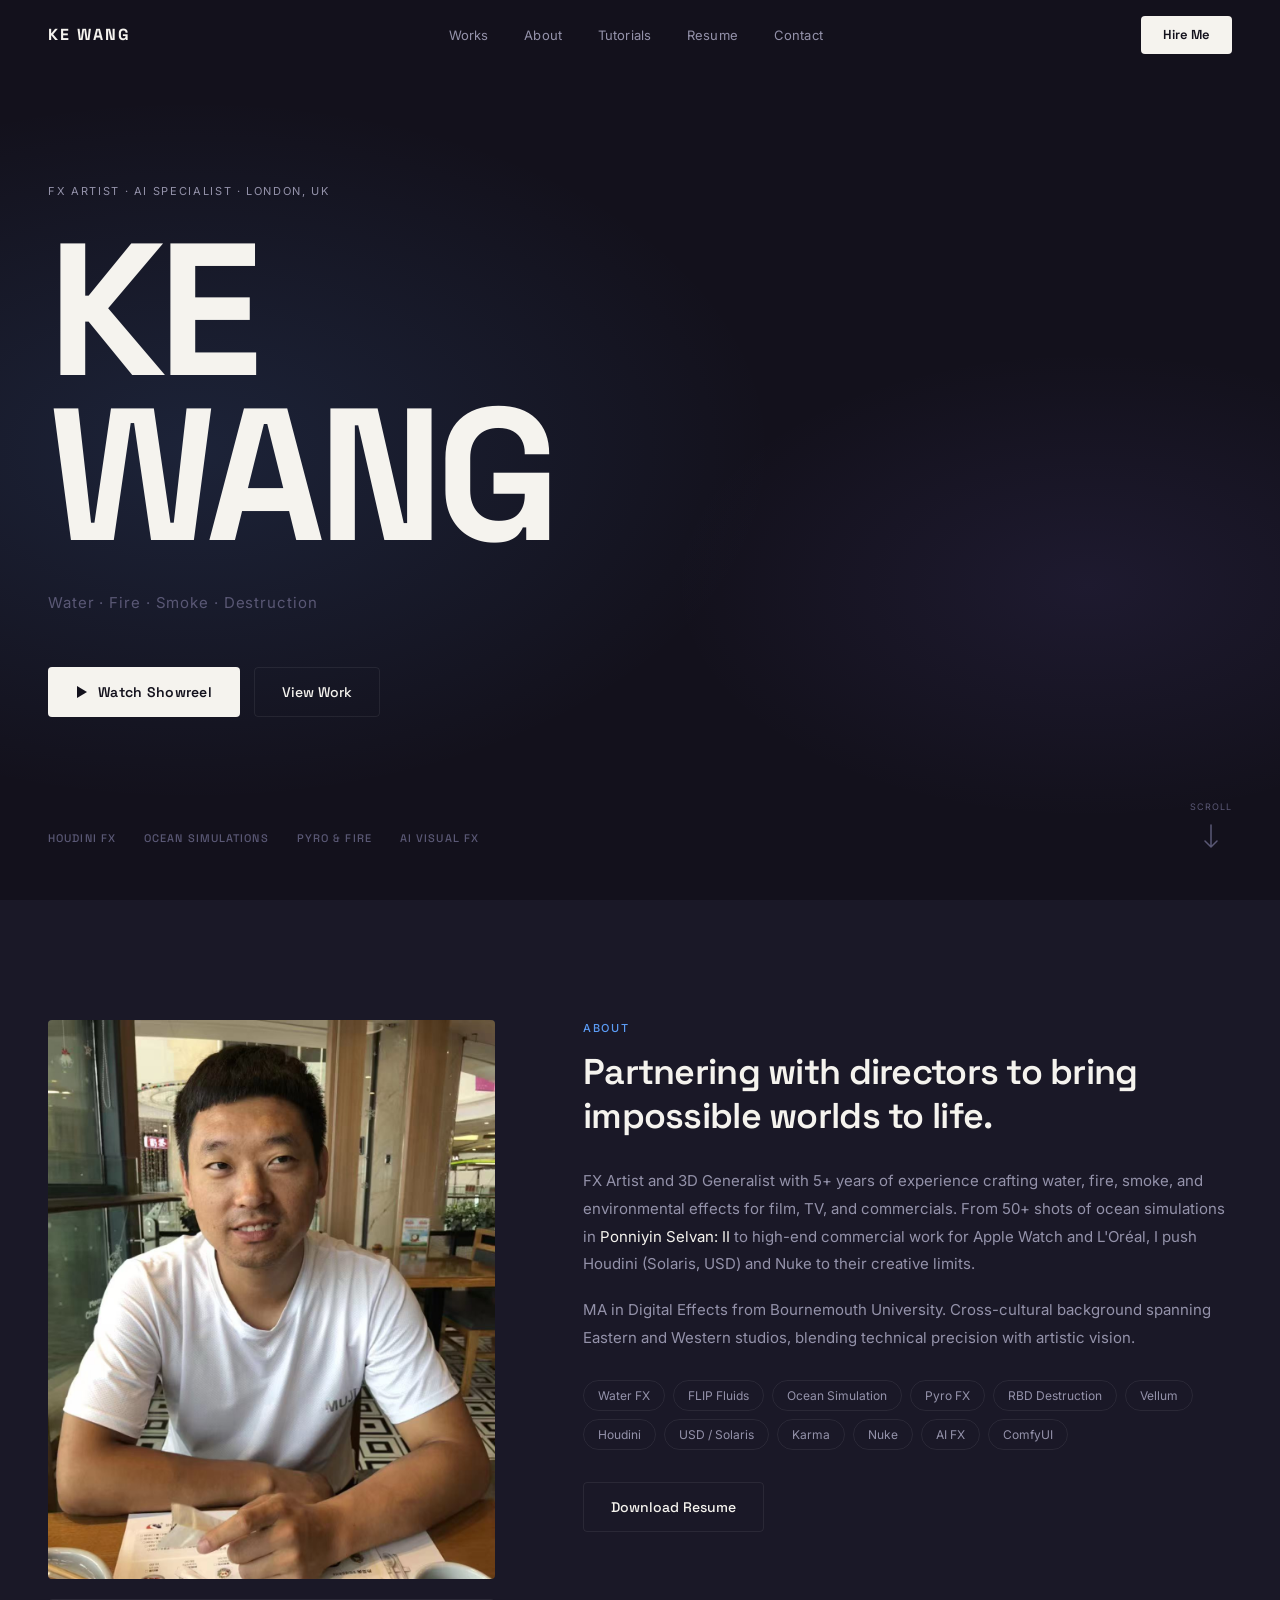
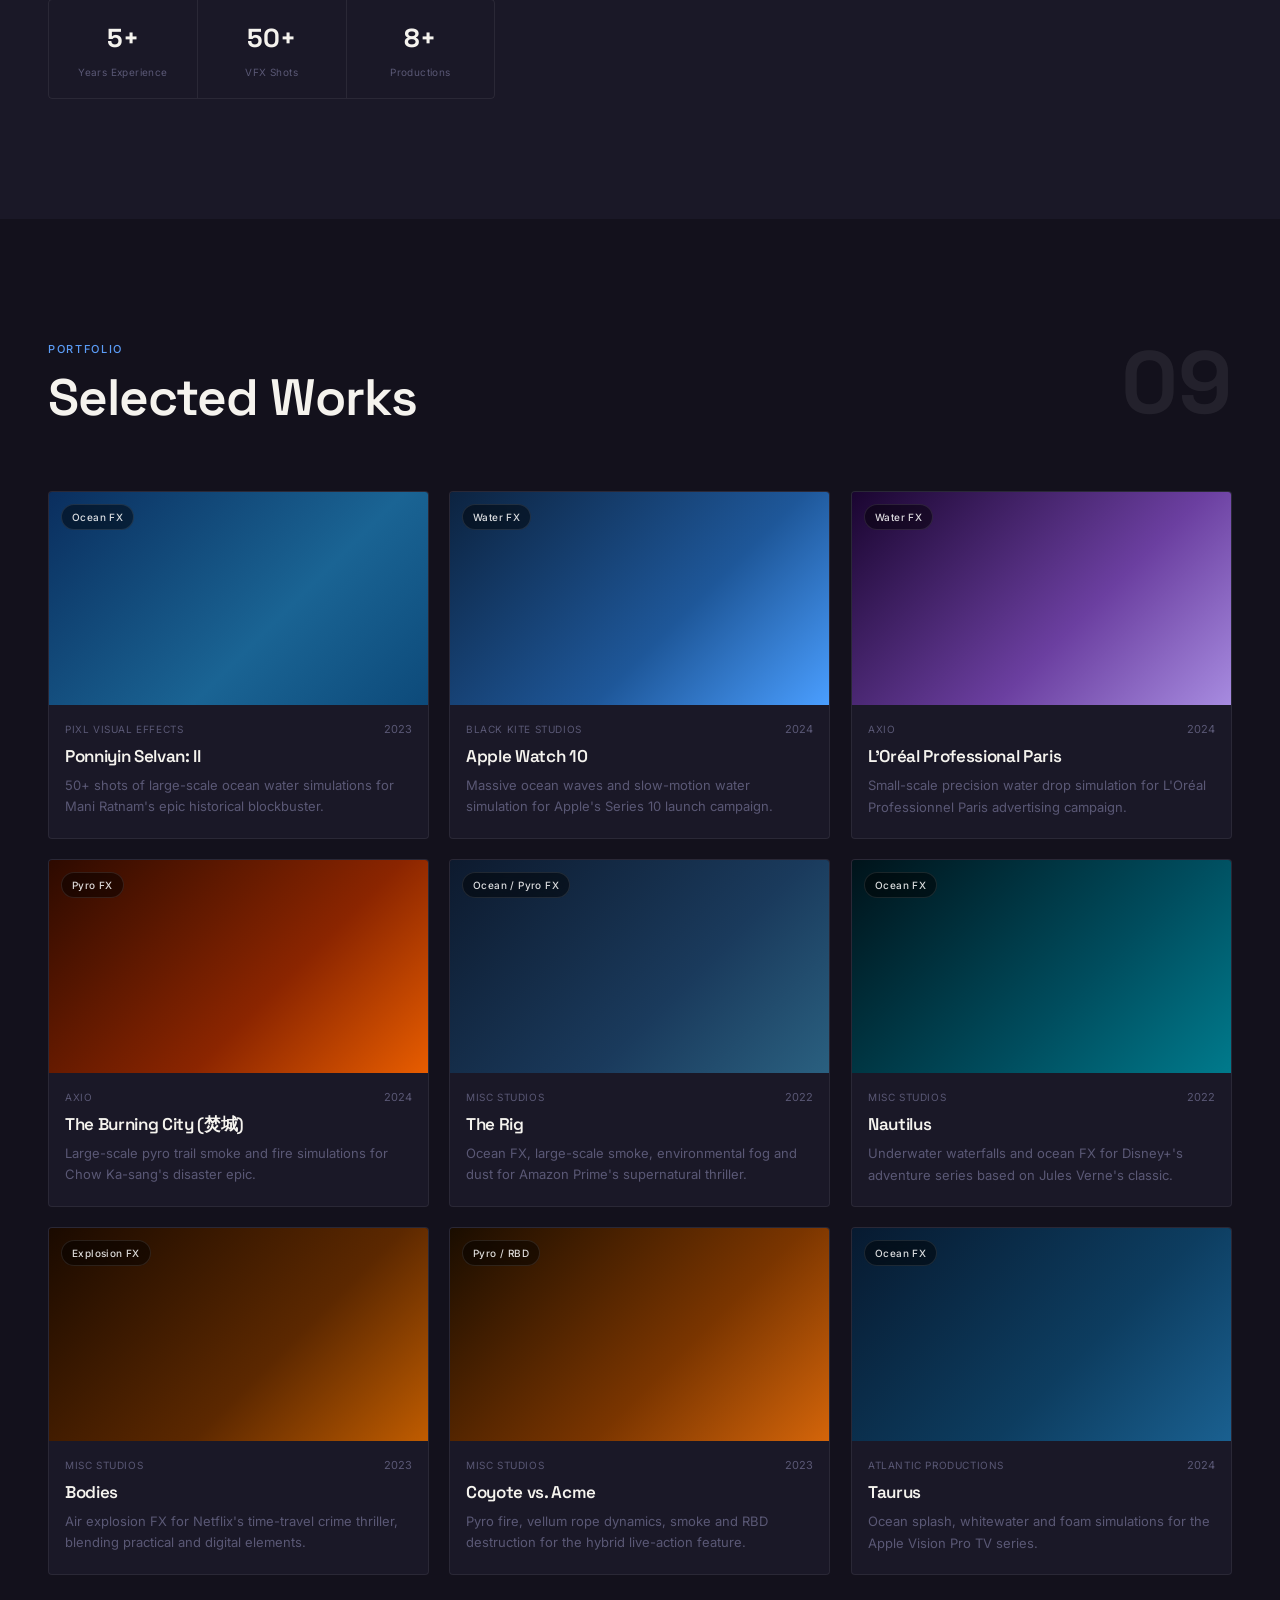
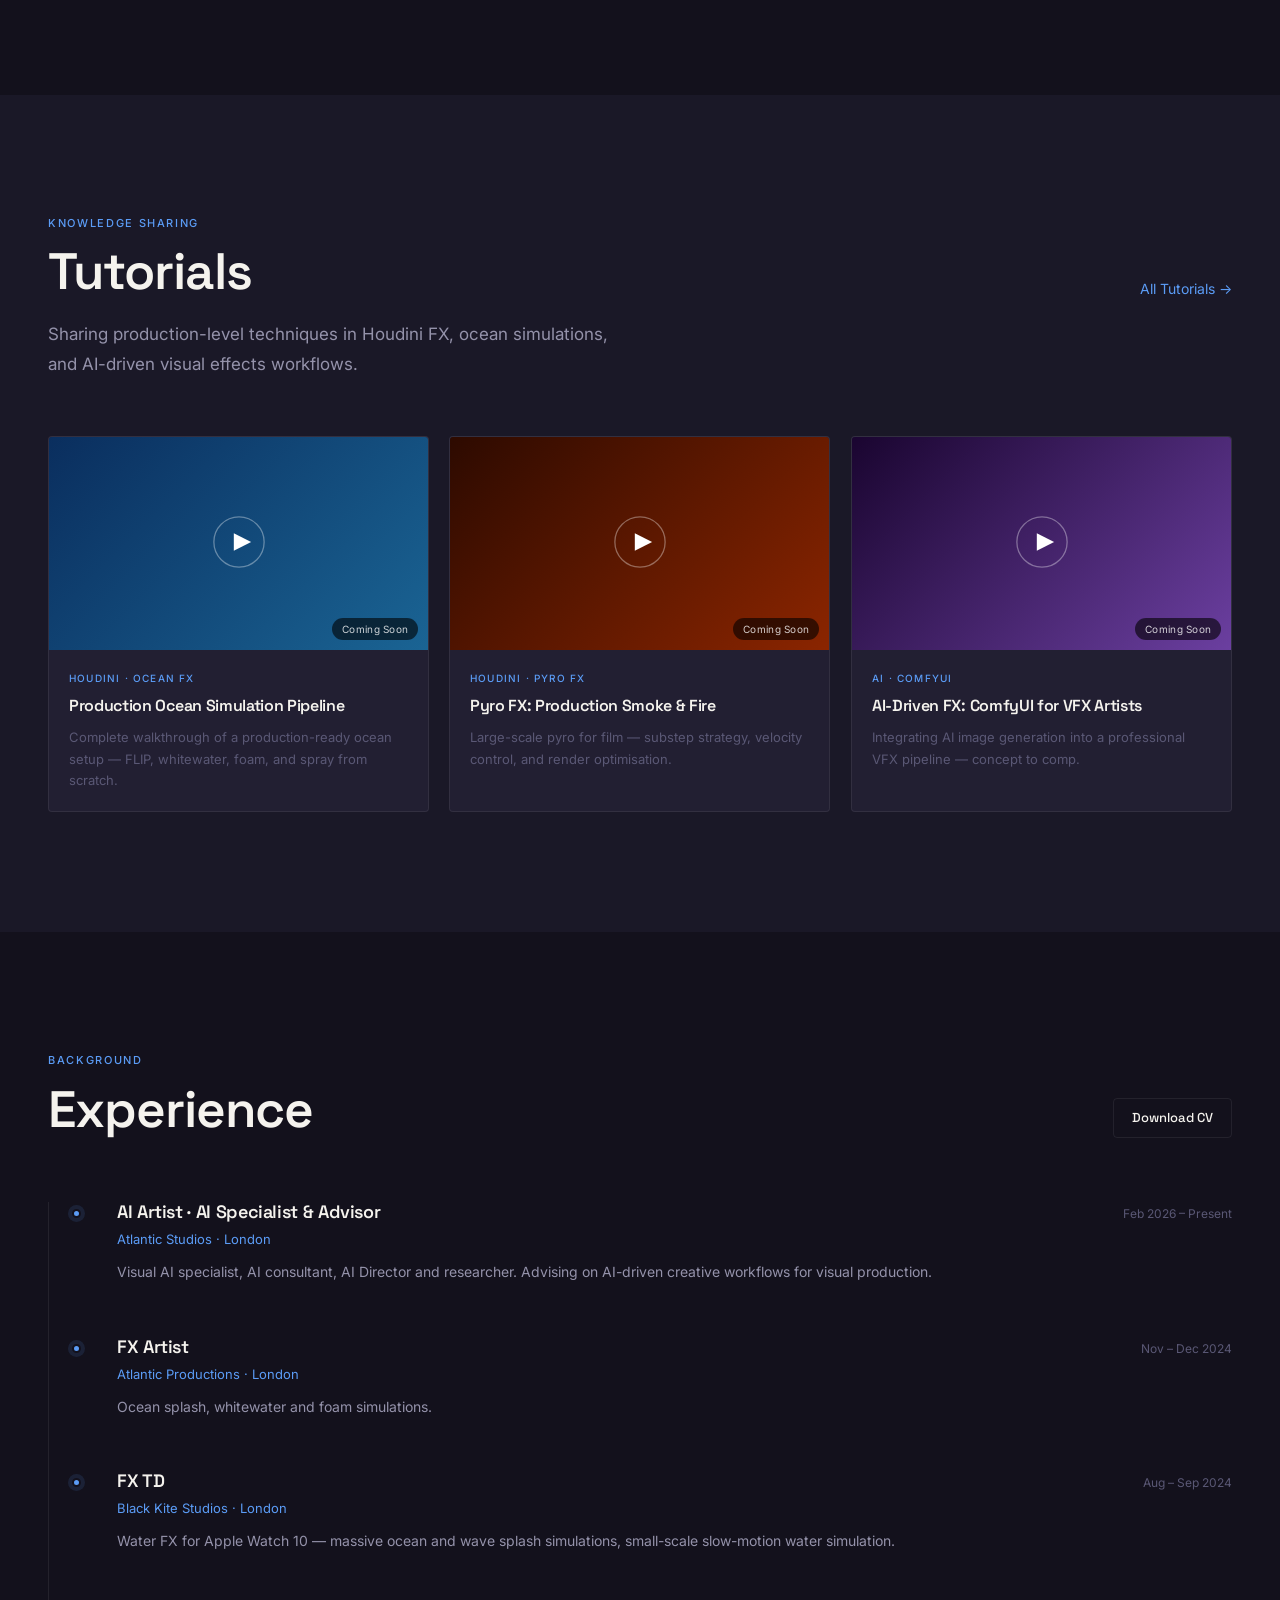
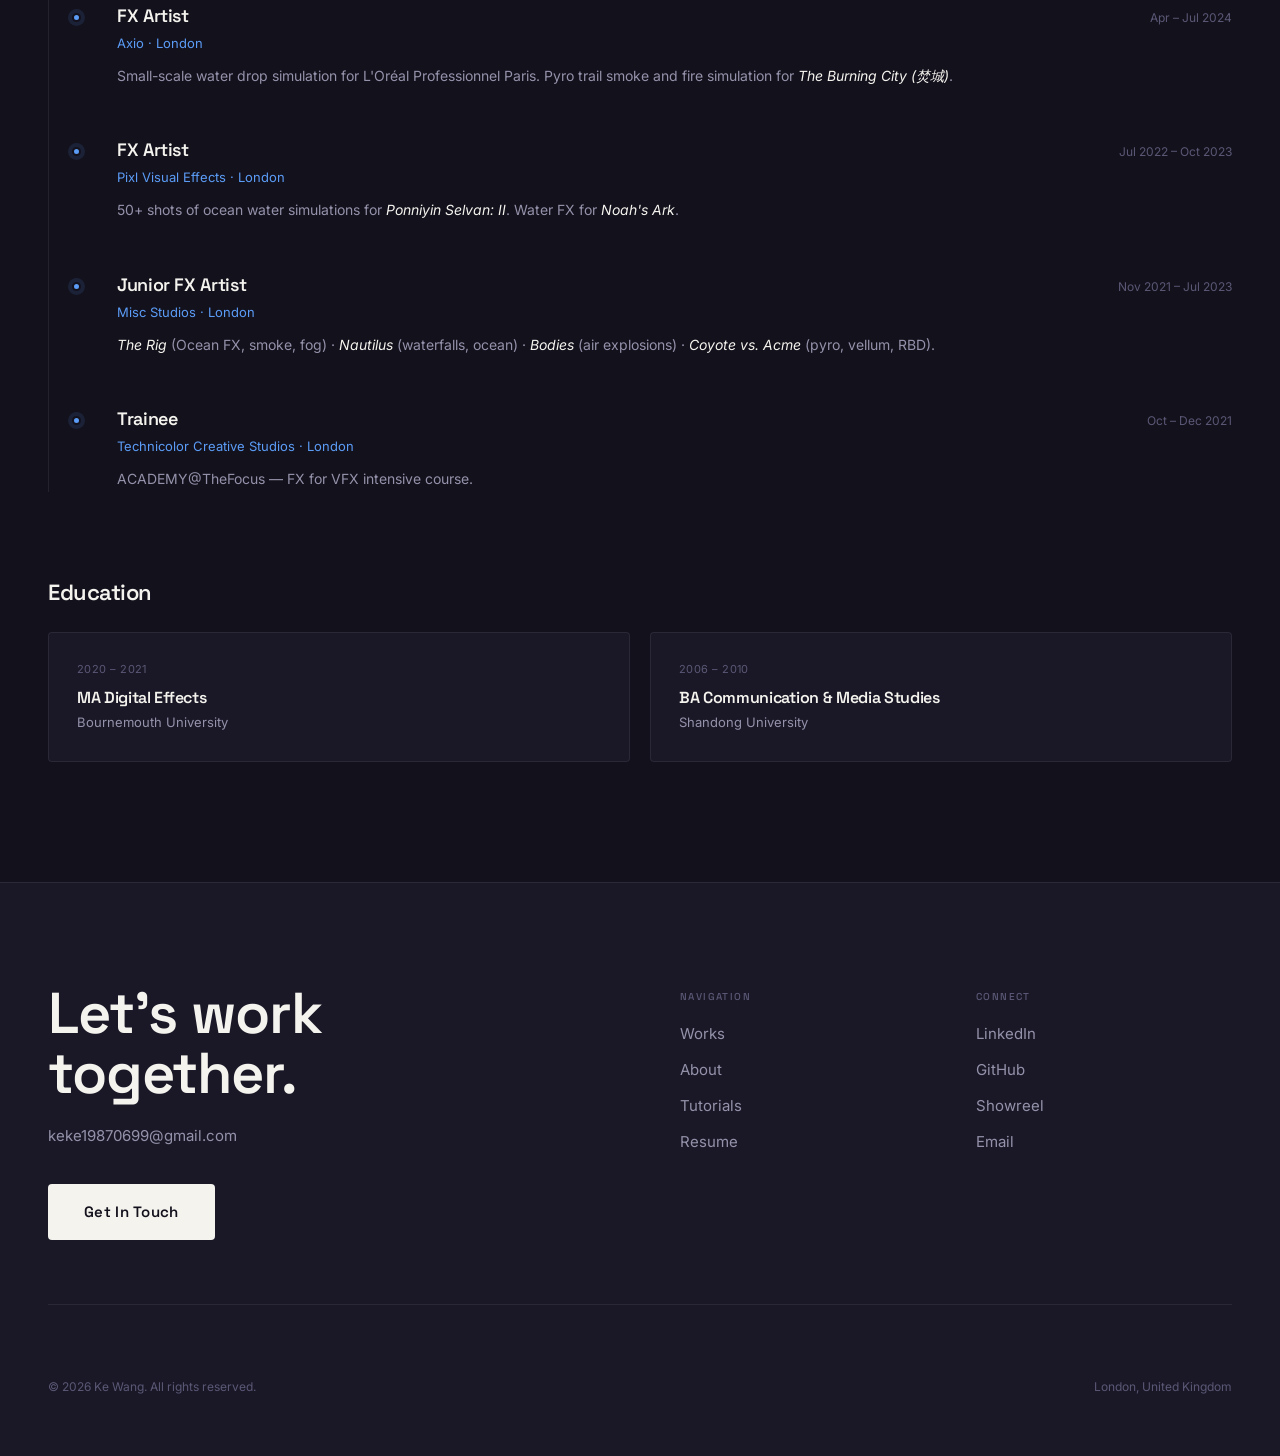
==== index.html @ ce417850 "Initial portfolio launch — Ke Wang FX Artist Full portfolio site with hero, works (9 projects), tuto" ====
<!DOCTYPE html>
<html lang="en">
<head>
    <meta charset="UTF-8">
    <meta name="viewport" content="width=device-width, initial-scale=1.0">
    <meta name="description" content="Ke Wang — FX Artist specializing in Water, Pyro, RBD and AI Visual Effects. Based in London.">
    <title>Ke Wang — FX Artist</title>
    <link rel="stylesheet" href="style.css">
    <link rel="preconnect" href="https://fonts.googleapis.com">
    <link rel="preconnect" href="https://fonts.gstatic.com" crossorigin>
    <link href="https://fonts.googleapis.com/css2?family=Space+Grotesk:wght@300;400;500;600;700&family=Inter:wght@300;400;500&display=swap" rel="stylesheet">
</head>
<body>

    <!-- ═══════════════════════════════ NAV ═══════════════════════════════ -->
    <nav id="nav">
        <a href="#" class="nav-logo">KE WANG</a>
        <ul class="nav-links">
            <li><a href="#works">Works</a></li>
            <li><a href="#about">About</a></li>
            <li><a href="#tutorials">Tutorials</a></li>
            <li><a href="#resume">Resume</a></li>
            <li><a href="#contact">Contact</a></li>
        </ul>
        <a href="mailto:keke19870699@gmail.com" class="nav-cta">Hire Me</a>
        <button class="nav-burger" id="navBurger" aria-label="Toggle menu">
            <span></span><span></span><span></span>
        </button>
    </nav>

    <div class="mobile-menu" id="mobileMenu">
        <ul>
            <li><a href="#works" class="mobile-link">Works</a></li>
            <li><a href="#about" class="mobile-link">About</a></li>
            <li><a href="#tutorials" class="mobile-link">Tutorials</a></li>
            <li><a href="#resume" class="mobile-link">Resume</a></li>
            <li><a href="#contact" class="mobile-link">Contact</a></li>
        </ul>
        <a href="mailto:keke19870699@gmail.com" class="mobile-cta">Hire Me</a>
    </div>

    <!-- ═══════════════════════════════ HERO ═══════════════════════════════ -->
    <section id="hero">
        <div class="hero-bg-gradient"></div>
        <div class="hero-content">
            <p class="hero-eyebrow reveal">FX Artist · AI Specialist · London, UK</p>
            <h1 class="hero-title reveal">KE<br>WANG</h1>
            <p class="hero-subtitle reveal">Water · Fire · Smoke · Destruction</p>
            <div class="hero-actions reveal">
                <button class="btn-primary" id="showreelBtn">
                    <svg width="12" height="14" viewBox="0 0 12 14" fill="none">
                        <path d="M1 1L11 7L1 13V1Z" fill="currentColor"/>
                    </svg>
                    Watch Showreel
                </button>
                <a href="#works" class="btn-outline">View Work</a>
            </div>
        </div>
        <div class="hero-tags">
            <span>Houdini FX</span>
            <span>Ocean Simulations</span>
            <span>Pyro &amp; Fire</span>
            <span>AI Visual FX</span>
        </div>
        <div class="hero-scroll-hint">
            <span>Scroll</span>
            <svg width="14" height="24" viewBox="0 0 14 24" fill="none">
                <path d="M7 1L7 23M7 23L1 17M7 23L13 17" stroke="currentColor" stroke-width="1.5" stroke-linecap="round" stroke-linejoin="round"/>
            </svg>
        </div>
    </section>

    <!-- Showreel Modal -->
    <div class="modal" id="showreelModal">
        <div class="modal-overlay" id="modalOverlay"></div>
        <div class="modal-box">
            <button class="modal-close" id="modalClose" aria-label="Close">
                <svg width="24" height="24" viewBox="0 0 24 24" fill="none">
                    <path d="M18 6L6 18M6 6l12 12" stroke="currentColor" stroke-width="2" stroke-linecap="round"/>
                </svg>
            </button>
            <div class="modal-video">
                <iframe id="showreelIframe"
                    src=""
                    data-src="https://www.youtube.com/embed/OrwAaQ6LOTo?autoplay=1&rel=0&modestbranding=1"
                    frameborder="0"
                    allow="autoplay; fullscreen; picture-in-picture"
                    allowfullscreen>
                </iframe>
                <video id="localVideo" src="" controls playsinline></video>
            </div>
        </div>
    </div>

    <!-- ═══════════════════════════════ ABOUT ═══════════════════════════════ -->
    <section id="about">
        <div class="container">
            <div class="about-grid">
                <div class="about-image-col reveal-left">
                    <div class="about-image-wrap">
                        <!-- Place your profile photo as assets/profile.jpg -->
                        <img src="assets/profile.jpg" alt="Ke Wang — FX Artist" loading="lazy">
                    </div>
                    <div class="about-stats">
                        <div class="stat-item">
                            <span class="stat-num">5+</span>
                            <span class="stat-label">Years Experience</span>
                        </div>
                        <div class="stat-item">
                            <span class="stat-num">50+</span>
                            <span class="stat-label">VFX Shots</span>
                        </div>
                        <div class="stat-item">
                            <span class="stat-num">8+</span>
                            <span class="stat-label">Productions</span>
                        </div>
                    </div>
                </div>
                <div class="about-text-col reveal-right">
                    <p class="section-eyebrow">About</p>
                    <h2>Partnering with directors to bring impossible worlds to life.</h2>
                    <p class="about-body">FX Artist and 3D Generalist with 5+ years of experience crafting water, fire, smoke, and environmental effects for film, TV, and commercials. From 50+ shots of ocean simulations in <em>Ponniyin Selvan: II</em> to high-end commercial work for Apple Watch and L'Oréal, I push Houdini (Solaris, USD) and Nuke to their creative limits.</p>
                    <p class="about-body">MA in Digital Effects from Bournemouth University. Cross-cultural background spanning Eastern and Western studios, blending technical precision with artistic vision.</p>
                    <div class="skills-grid">
                        <span class="skill-tag">Water FX</span>
                        <span class="skill-tag">FLIP Fluids</span>
                        <span class="skill-tag">Ocean Simulation</span>
                        <span class="skill-tag">Pyro FX</span>
                        <span class="skill-tag">RBD Destruction</span>
                        <span class="skill-tag">Vellum</span>
                        <span class="skill-tag">Houdini</span>
                        <span class="skill-tag">USD / Solaris</span>
                        <span class="skill-tag">Karma</span>
                        <span class="skill-tag">Nuke</span>
                        <span class="skill-tag">AI FX</span>
                        <span class="skill-tag">ComfyUI</span>
                    </div>
                    <a href="assets/ke-wang-resume.pdf" class="btn-outline" download>Download Resume</a>
                </div>
            </div>
        </div>
    </section>

    <!-- ═══════════════════════════════ WORKS ═══════════════════════════════ -->
    <section id="works">
        <div class="container">
            <div class="section-header">
                <div>
                    <p class="section-eyebrow">Portfolio</p>
                    <h2>Selected Works</h2>
                </div>
                <span class="section-count">09</span>
            </div>
            <div class="works-grid">

                <!--
                ══════════════════════════════════════════════════════
                HOW TO ADD A NEW PROJECT:
                1. Copy one <article class="work-card"> block below
                2. Change --grad to a new CSS gradient (match FX type)
                3. Update: work-type-badge, work-studio, work-year,
                           work-title, work-desc
                4. Optionally replace the gradient div with an <img>
                ══════════════════════════════════════════════════════
                -->

                <article class="work-card reveal-up" data-video="assets/videos/ps2.mp4">
                    <div class="work-thumb" style="--grad: linear-gradient(135deg,#0a2e5e 0%,#1a6494 60%,#0d4a7a 100%)">
                        <video class="work-thumb-video" src="assets/videos/ps2.mp4" muted playsinline preload="metadata"></video>
                        <span class="work-badge">Ocean FX</span>
                        <div class="work-play-overlay"><button class="play-btn" aria-label="Play"><svg viewBox="0 0 60 60" fill="none" width="44" height="44"><circle cx="30" cy="30" r="29" stroke="white" stroke-opacity="0.4" stroke-width="1.5"/><path d="M24 20L44 30L24 40V20Z" fill="white"/></svg></button></div>
                    </div>
                    <div class="work-meta">
                        <span class="work-studio">Pixl Visual Effects</span>
                        <span class="work-year">2023</span>
                    </div>
                    <h3 class="work-title">Ponniyin Selvan: II</h3>
                    <p class="work-desc">50+ shots of large-scale ocean water simulations for Mani Ratnam's epic historical blockbuster.</p>
                </article>

                <article class="work-card reveal-up" data-video="assets/videos/apple-watch.mp4">
                    <div class="work-thumb" style="--grad: linear-gradient(135deg,#0c2340 0%,#1e5799 60%,#4a9eff 100%)">
                        <video class="work-thumb-video" src="assets/videos/apple-watch.mp4" muted playsinline preload="metadata"></video>
                        <span class="work-badge">Water FX</span>
                        <div class="work-play-overlay"><button class="play-btn" aria-label="Play"><svg viewBox="0 0 60 60" fill="none" width="44" height="44"><circle cx="30" cy="30" r="29" stroke="white" stroke-opacity="0.4" stroke-width="1.5"/><path d="M24 20L44 30L24 40V20Z" fill="white"/></svg></button></div>
                    </div>
                    <div class="work-meta">
                        <span class="work-studio">Black Kite Studios</span>
                        <span class="work-year">2024</span>
                    </div>
                    <h3 class="work-title">Apple Watch 10</h3>
                    <p class="work-desc">Massive ocean waves and slow-motion water simulation for Apple's Series 10 launch campaign.</p>
                </article>

                <article class="work-card reveal-up">
                    <a href="#">
                        <div class="work-thumb" style="--grad: linear-gradient(135deg,#1a0530 0%,#6b3fa0 60%,#a78be0 100%)">
                            <span class="work-badge">Water FX</span>
                        </div>
                        <div class="work-meta">
                            <span class="work-studio">Axio</span>
                            <span class="work-year">2024</span>
                        </div>
                        <h3 class="work-title">L'Oréal Professional Paris</h3>
                        <p class="work-desc">Small-scale precision water drop simulation for L'Oréal Professionnel Paris advertising campaign.</p>
                    </a>
                </article>

                <article class="work-card reveal-up">
                    <a href="#">
                        <div class="work-thumb" style="--grad: linear-gradient(135deg,#2d0a00 0%,#8b2500 60%,#e85d00 100%)">
                            <span class="work-badge">Pyro FX</span>
                        </div>
                        <div class="work-meta">
                            <span class="work-studio">Axio</span>
                            <span class="work-year">2024</span>
                        </div>
                        <h3 class="work-title">The Burning City (焚城)</h3>
                        <p class="work-desc">Large-scale pyro trail smoke and fire simulations for Chow Ka-sang's disaster epic.</p>
                    </a>
                </article>

                <article class="work-card reveal-up" data-video="assets/videos/the-rig.mp4">
                    <div class="work-thumb" style="--grad: linear-gradient(135deg,#0d1a2e 0%,#1a3a5c 60%,#2a6080 100%)">
                        <video class="work-thumb-video" src="assets/videos/the-rig.mp4" muted playsinline preload="metadata"></video>
                        <span class="work-badge">Ocean / Pyro FX</span>
                        <div class="work-play-overlay"><button class="play-btn" aria-label="Play"><svg viewBox="0 0 60 60" fill="none" width="44" height="44"><circle cx="30" cy="30" r="29" stroke="white" stroke-opacity="0.4" stroke-width="1.5"/><path d="M24 20L44 30L24 40V20Z" fill="white"/></svg></button></div>
                    </div>
                    <div class="work-meta">
                        <span class="work-studio">Misc Studios</span>
                        <span class="work-year">2022</span>
                    </div>
                    <h3 class="work-title">The Rig</h3>
                    <p class="work-desc">Ocean FX, large-scale smoke, environmental fog and dust for Amazon Prime's supernatural thriller.</p>
                </article>

                <article class="work-card reveal-up" data-video="assets/videos/nautilus.mp4">
                    <div class="work-thumb" style="--grad: linear-gradient(135deg,#00131a 0%,#004d5e 60%,#007a8c 100%)">
                        <video class="work-thumb-video" src="assets/videos/nautilus.mp4" muted playsinline preload="metadata"></video>
                        <span class="work-badge">Ocean FX</span>
                        <div class="work-play-overlay"><button class="play-btn" aria-label="Play"><svg viewBox="0 0 60 60" fill="none" width="44" height="44"><circle cx="30" cy="30" r="29" stroke="white" stroke-opacity="0.4" stroke-width="1.5"/><path d="M24 20L44 30L24 40V20Z" fill="white"/></svg></button></div>
                    </div>
                    <div class="work-meta">
                        <span class="work-studio">Misc Studios</span>
                        <span class="work-year">2022</span>
                    </div>
                    <h3 class="work-title">Nautilus</h3>
                    <p class="work-desc">Underwater waterfalls and ocean FX for Disney+'s adventure series based on Jules Verne's classic.</p>
                </article>

                <article class="work-card reveal-up" data-video="assets/videos/bodies.mp4">
                    <div class="work-thumb" style="--grad: linear-gradient(135deg,#1a0a00 0%,#5c2800 60%,#c05c00 100%)">
                        <video class="work-thumb-video" src="assets/videos/bodies.mp4" muted playsinline preload="metadata"></video>
                        <span class="work-badge">Explosion FX</span>
                        <div class="work-play-overlay"><button class="play-btn" aria-label="Play"><svg viewBox="0 0 60 60" fill="none" width="44" height="44"><circle cx="30" cy="30" r="29" stroke="white" stroke-opacity="0.4" stroke-width="1.5"/><path d="M24 20L44 30L24 40V20Z" fill="white"/></svg></button></div>
                    </div>
                    <div class="work-meta">
                        <span class="work-studio">Misc Studios</span>
                        <span class="work-year">2023</span>
                    </div>
                    <h3 class="work-title">Bodies</h3>
                    <p class="work-desc">Air explosion FX for Netflix's time-travel crime thriller, blending practical and digital elements.</p>
                </article>

                <article class="work-card reveal-up" data-video="assets/videos/coyote.mp4">
                    <div class="work-thumb" style="--grad: linear-gradient(135deg,#1a0d00 0%,#7a3500 60%,#d4650a 100%)">
                        <video class="work-thumb-video" src="assets/videos/coyote.mp4" muted playsinline preload="metadata"></video>
                        <span class="work-badge">Pyro / RBD</span>
                        <div class="work-play-overlay"><button class="play-btn" aria-label="Play"><svg viewBox="0 0 60 60" fill="none" width="44" height="44"><circle cx="30" cy="30" r="29" stroke="white" stroke-opacity="0.4" stroke-width="1.5"/><path d="M24 20L44 30L24 40V20Z" fill="white"/></svg></button></div>
                    </div>
                    <div class="work-meta">
                        <span class="work-studio">Misc Studios</span>
                        <span class="work-year">2023</span>
                    </div>
                    <h3 class="work-title">Coyote vs. Acme</h3>
                    <p class="work-desc">Pyro fire, vellum rope dynamics, smoke and RBD destruction for the hybrid live-action feature.</p>
                </article>

                <article class="work-card reveal-up" data-video="assets/videos/atlantic.mp4">
                    <div class="work-thumb" style="--grad: linear-gradient(135deg,#071a30 0%,#0d3d60 60%,#1a6090 100%)">
                        <video class="work-thumb-video" src="assets/videos/atlantic.mp4" muted playsinline preload="metadata"></video>
                        <span class="work-badge">Ocean FX</span>
                        <div class="work-play-overlay"><button class="play-btn" aria-label="Play"><svg viewBox="0 0 60 60" fill="none" width="44" height="44"><circle cx="30" cy="30" r="29" stroke="white" stroke-opacity="0.4" stroke-width="1.5"/><path d="M24 20L44 30L24 40V20Z" fill="white"/></svg></button></div>
                    </div>
                    <div class="work-meta">
                        <span class="work-studio">Atlantic Productions</span>
                        <span class="work-year">2024</span>
                    </div>
                    <h3 class="work-title">Taurus</h3>
                    <p class="work-desc">Ocean splash, whitewater and foam simulations for the Apple Vision Pro TV series.</p>
                </article>

            </div>
        </div>
    </section>

    <!-- ═══════════════════════════════ TUTORIALS ═══════════════════════════ -->
    <section id="tutorials">
        <div class="container">
            <div class="section-header">
                <div>
                    <p class="section-eyebrow">Knowledge Sharing</p>
                    <h2>Tutorials</h2>
                </div>
                <a href="#" class="view-all-link">All Tutorials →</a>
            </div>
            <p class="section-intro">Sharing production-level techniques in Houdini FX, ocean simulations, and AI-driven visual effects workflows.</p>

            <div class="tutorials-grid">

                <!--
                ══════════════════════════════════════════════════════
                HOW TO ADD A NEW TUTORIAL:
                1. Copy one <article class="tut-card"> block below
                2. Change --tut-grad to match the topic colour
                3. To use a YouTube video: change data-src to:
                   https://www.youtube.com/embed/YOUR_VIDEO_ID?autoplay=1
                4. To use a local video: add a <video> tag inside
                   .tut-thumb instead of the placeholder div
                5. Update: tut-category, h3, p, tut-duration
                ══════════════════════════════════════════════════════
                -->

                <article class="tut-card reveal-up">
                    <div class="tut-thumb">
                        <div class="tut-thumb-bg" style="--tut-grad: linear-gradient(135deg,#0a2e5e,#1a6494)">
                            <button class="play-btn" aria-label="Play tutorial">
                                <svg viewBox="0 0 60 60" fill="none" width="52" height="52">
                                    <circle cx="30" cy="30" r="29" stroke="white" stroke-opacity="0.35" stroke-width="1.5"/>
                                    <path d="M24 20L44 30L24 40V20Z" fill="white"/>
                                </svg>
                            </button>
                        </div>
                        <span class="tut-duration">Coming Soon</span>
                    </div>
                    <div class="tut-info">
                        <span class="tut-cat">Houdini · Ocean FX</span>
                        <h3>Production Ocean Simulation Pipeline</h3>
                        <p>Complete walkthrough of a production-ready ocean setup — FLIP, whitewater, foam, and spray from scratch.</p>
                    </div>
                </article>

                <article class="tut-card reveal-up">
                    <div class="tut-thumb">
                        <div class="tut-thumb-bg" style="--tut-grad: linear-gradient(135deg,#2d0a00,#8b2500)">
                            <button class="play-btn" aria-label="Play tutorial">
                                <svg viewBox="0 0 60 60" fill="none" width="52" height="52">
                                    <circle cx="30" cy="30" r="29" stroke="white" stroke-opacity="0.35" stroke-width="1.5"/>
                                    <path d="M24 20L44 30L24 40V20Z" fill="white"/>
                                </svg>
                            </button>
                        </div>
                        <span class="tut-duration">Coming Soon</span>
                    </div>
                    <div class="tut-info">
                        <span class="tut-cat">Houdini · Pyro FX</span>
                        <h3>Pyro FX: Production Smoke &amp; Fire</h3>
                        <p>Large-scale pyro for film — substep strategy, velocity control, and render optimisation.</p>
                    </div>
                </article>

                <article class="tut-card reveal-up">
                    <div class="tut-thumb">
                        <div class="tut-thumb-bg" style="--tut-grad: linear-gradient(135deg,#1a0530,#6b3fa0)">
                            <button class="play-btn" aria-label="Play tutorial">
                                <svg viewBox="0 0 60 60" fill="none" width="52" height="52">
                                    <circle cx="30" cy="30" r="29" stroke="white" stroke-opacity="0.35" stroke-width="1.5"/>
                                    <path d="M24 20L44 30L24 40V20Z" fill="white"/>
                                </svg>
                            </button>
                        </div>
                        <span class="tut-duration">Coming Soon</span>
                    </div>
                    <div class="tut-info">
                        <span class="tut-cat">AI · ComfyUI</span>
                        <h3>AI-Driven FX: ComfyUI for VFX Artists</h3>
                        <p>Integrating AI image generation into a professional VFX pipeline — concept to comp.</p>
                    </div>
                </article>

            </div>
        </div>
    </section>

    <!-- ═══════════════════════════════ RESUME ═══════════════════════════════ -->
    <section id="resume">
        <div class="container">
            <div class="section-header">
                <div>
                    <p class="section-eyebrow">Background</p>
                    <h2>Experience</h2>
                </div>
                <a href="assets/ke-wang-resume.pdf" class="btn-outline btn-sm" download>Download CV</a>
            </div>

            <div class="timeline">

                <div class="timeline-item reveal-up">
                    <div class="timeline-dot"></div>
                    <div class="timeline-content">
                        <div class="timeline-header">
                            <h3>AI Artist · AI Specialist &amp; Advisor</h3>
                            <span class="tl-date">Feb 2026 – Present</span>
                        </div>
                        <p class="tl-company">Atlantic Studios · London</p>
                        <p class="tl-desc">Visual AI specialist, AI consultant, AI Director and researcher. Advising on AI-driven creative workflows for visual production.</p>
                    </div>
                </div>

                <div class="timeline-item reveal-up">
                    <div class="timeline-dot"></div>
                    <div class="timeline-content">
                        <div class="timeline-header">
                            <h3>FX Artist</h3>
                            <span class="tl-date">Nov – Dec 2024</span>
                        </div>
                        <p class="tl-company">Atlantic Productions · London</p>
                        <p class="tl-desc">Ocean splash, whitewater and foam simulations.</p>
                    </div>
                </div>

                <div class="timeline-item reveal-up">
                    <div class="timeline-dot"></div>
                    <div class="timeline-content">
                        <div class="timeline-header">
                            <h3>FX TD</h3>
                            <span class="tl-date">Aug – Sep 2024</span>
                        </div>
                        <p class="tl-company">Black Kite Studios · London</p>
                        <p class="tl-desc">Water FX for Apple Watch 10 — massive ocean and wave splash simulations, small-scale slow-motion water simulation.</p>
                    </div>
                </div>

                <div class="timeline-item reveal-up">
                    <div class="timeline-dot"></div>
                    <div class="timeline-content">
                        <div class="timeline-header">
                            <h3>FX Artist</h3>
                            <span class="tl-date">Apr – Jul 2024</span>
                        </div>
                        <p class="tl-company">Axio · London</p>
                        <p class="tl-desc">Small-scale water drop simulation for L'Oréal Professionnel Paris. Pyro trail smoke and fire simulation for <em>The Burning City (焚城)</em>.</p>
                    </div>
                </div>

                <div class="timeline-item reveal-up">
                    <div class="timeline-dot"></div>
                    <div class="timeline-content">
                        <div class="timeline-header">
                            <h3>FX Artist</h3>
                            <span class="tl-date">Jul 2022 – Oct 2023</span>
                        </div>
                        <p class="tl-company">Pixl Visual Effects · London</p>
                        <p class="tl-desc">50+ shots of ocean water simulations for <em>Ponniyin Selvan: II</em>. Water FX for <em>Noah's Ark</em>.</p>
                    </div>
                </div>

                <div class="timeline-item reveal-up">
                    <div class="timeline-dot"></div>
                    <div class="timeline-content">
                        <div class="timeline-header">
                            <h3>Junior FX Artist</h3>
                            <span class="tl-date">Nov 2021 – Jul 2023</span>
                        </div>
                        <p class="tl-company">Misc Studios · London</p>
                        <p class="tl-desc"><em>The Rig</em> (Ocean FX, smoke, fog) · <em>Nautilus</em> (waterfalls, ocean) · <em>Bodies</em> (air explosions) · <em>Coyote vs. Acme</em> (pyro, vellum, RBD).</p>
                    </div>
                </div>

                <div class="timeline-item reveal-up">
                    <div class="timeline-dot"></div>
                    <div class="timeline-content">
                        <div class="timeline-header">
                            <h3>Trainee</h3>
                            <span class="tl-date">Oct – Dec 2021</span>
                        </div>
                        <p class="tl-company">Technicolor Creative Studios · London</p>
                        <p class="tl-desc">ACADEMY@TheFocus — FX for VFX intensive course.</p>
                    </div>
                </div>

            </div>

            <div class="education-block">
                <h3>Education</h3>
                <div class="edu-grid">
                    <div class="edu-item reveal-up">
                        <span class="edu-year">2020 – 2021</span>
                        <h4>MA Digital Effects</h4>
                        <p>Bournemouth University</p>
                    </div>
                    <div class="edu-item reveal-up">
                        <span class="edu-year">2006 – 2010</span>
                        <h4>BA Communication &amp; Media Studies</h4>
                        <p>Shandong University</p>
                    </div>
                </div>
            </div>
        </div>
    </section>

    <!-- ═══════════════════════════════ FOOTER ═══════════════════════════════ -->
    <footer id="contact">
        <div class="container">
            <div class="footer-top">
                <div class="footer-cta">
                    <h2>Let's work<br>together.</h2>
                    <a href="mailto:keke19870699@gmail.com" class="footer-email">keke19870699@gmail.com</a>
                    <a href="mailto:keke19870699@gmail.com" class="btn-primary btn-lg">Get In Touch</a>
                </div>
                <div class="footer-links">
                    <div class="footer-col">
                        <h4>Navigation</h4>
                        <a href="#works">Works</a>
                        <a href="#about">About</a>
                        <a href="#tutorials">Tutorials</a>
                        <a href="#resume">Resume</a>
                    </div>
                    <div class="footer-col">
                        <h4>Connect</h4>
                        <a href="https://www.linkedin.com/in/kewang-4b9508194" target="_blank" rel="noopener noreferrer">LinkedIn</a>
                        <a href="https://github.com/KeWangFX" target="_blank" rel="noopener noreferrer">GitHub</a>
                        <a href="https://youtu.be/OrwAaQ6LOTo" target="_blank" rel="noopener noreferrer">Showreel</a>
                        <a href="mailto:keke19870699@gmail.com">Email</a>
                    </div>
                </div>
            </div>
            <div class="footer-bottom">
                <p>© 2026 Ke Wang. All rights reserved.</p>
                <p>London, United Kingdom</p>
            </div>
        </div>
    </footer>

    <script src="script.js"></script>
</body>
</html>
---- style.css ----
/* ============================================================
   KE WANG — FX ARTIST PORTFOLIO
   style.css
   ============================================================ */

/* ── Variables ───────────────────────────────────────────── */
:root {
    --bg:          #13111c;
    --bg-2:        #1a1827;
    --bg-3:        #221f32;
    --text:        #f5f3ee;
    --text-dim:    #9492aa;
    --text-muted:  #5a5875;
    --accent:      #5b9cf6;
    --border:      rgba(255,255,255,0.07);
    --radius:      4px;
    --max-w:       1280px;
    --nav-h:       70px;
}

/* ── Reset ───────────────────────────────────────────────── */
*, *::before, *::after { box-sizing: border-box; margin: 0; padding: 0; }
html { scroll-behavior: smooth; }
body {
    font-family: 'Inter', sans-serif;
    background: var(--bg);
    color: var(--text);
    line-height: 1.6;
    overflow-x: hidden;
}
a { color: inherit; text-decoration: none; }
img { max-width: 100%; display: block; }
ul { list-style: none; }
button { cursor: pointer; border: none; background: none; font-family: inherit; color: inherit; }

/* ── Typography ──────────────────────────────────────────── */
h1, h2, h3, h4, h5 {
    font-family: 'Space Grotesk', sans-serif;
    font-weight: 600;
    line-height: 1.1;
    letter-spacing: -0.02em;
}

/* ── Container ───────────────────────────────────────────── */
.container {
    width: 100%;
    max-width: var(--max-w);
    margin: 0 auto;
    padding: 0 48px;
}

/* ── Section common ──────────────────────────────────────── */
section { padding: 120px 0; }

.section-eyebrow {
    font-size: 11px;
    font-weight: 500;
    letter-spacing: 0.15em;
    text-transform: uppercase;
    color: var(--accent);
    margin-bottom: 12px;
}
.section-header {
    display: flex;
    justify-content: space-between;
    align-items: flex-end;
    margin-bottom: 64px;
}
.section-header h2 { font-size: clamp(36px, 4vw, 52px); }
.section-count {
    font-family: 'Space Grotesk', sans-serif;
    font-size: 88px;
    font-weight: 700;
    color: var(--border);
    line-height: 1;
    user-select: none;
}
.section-intro {
    font-size: 17px;
    color: var(--text-dim);
    max-width: 580px;
    margin-bottom: 56px;
    margin-top: -44px;
    line-height: 1.75;
}

/* ── Buttons ─────────────────────────────────────────────── */
.btn-primary {
    display: inline-flex;
    align-items: center;
    gap: 10px;
    padding: 14px 28px;
    background: var(--text);
    color: var(--bg);
    font-family: 'Space Grotesk', sans-serif;
    font-size: 14px;
    font-weight: 600;
    letter-spacing: 0.02em;
    border-radius: var(--radius);
    transition: opacity 0.2s, transform 0.2s;
}
.btn-primary:hover { opacity: 0.85; transform: translateY(-1px); }

.btn-outline {
    display: inline-flex;
    align-items: center;
    padding: 13px 27px;
    border: 1px solid var(--border);
    color: var(--text);
    font-family: 'Space Grotesk', sans-serif;
    font-size: 14px;
    font-weight: 500;
    border-radius: var(--radius);
    transition: border-color 0.25s, background 0.25s;
}
.btn-outline:hover {
    border-color: rgba(255,255,255,0.28);
    background: rgba(255,255,255,0.04);
}
.btn-sm  { padding: 9px 18px;  font-size: 13px; }
.btn-lg  { padding: 16px 36px; font-size: 15px; }

/* ══════════════════════════════════════════════════════════
   NAV
   ══════════════════════════════════════════════════════════ */
#nav {
    position: fixed;
    top: 0; left: 0; right: 0;
    z-index: 100;
    height: var(--nav-h);
    display: flex;
    align-items: center;
    justify-content: space-between;
    padding: 0 48px;
    transition: background 0.35s, border-color 0.35s;
}
#nav.scrolled {
    background: rgba(19,17,28,0.92);
    backdrop-filter: blur(18px);
    -webkit-backdrop-filter: blur(18px);
    border-bottom: 1px solid var(--border);
}
.nav-logo {
    font-family: 'Space Grotesk', sans-serif;
    font-size: 16px;
    font-weight: 700;
    letter-spacing: 0.12em;
    color: var(--text);
}
.nav-links {
    display: flex;
    gap: 36px;
}
.nav-links a {
    font-size: 13px;
    color: var(--text-dim);
    transition: color 0.2s;
    font-weight: 400;
    letter-spacing: 0.01em;
}
.nav-links a:hover { color: var(--text); }

.nav-cta {
    display: inline-flex;
    padding: 9px 22px;
    background: var(--text);
    color: var(--bg);
    font-family: 'Space Grotesk', sans-serif;
    font-size: 13px;
    font-weight: 600;
    border-radius: var(--radius);
    transition: opacity 0.2s;
}
.nav-cta:hover { opacity: 0.82; }

.nav-burger {
    display: none;
    flex-direction: column;
    gap: 5px;
    padding: 8px;
}
.nav-burger span {
    display: block;
    width: 22px;
    height: 1.5px;
    background: var(--text);
    transition: transform 0.3s, opacity 0.3s;
    transform-origin: center;
}
.nav-burger.active span:nth-child(1) { transform: translateY(6.5px) rotate(45deg); }
.nav-burger.active span:nth-child(2) { opacity: 0; transform: scaleX(0); }
.nav-burger.active span:nth-child(3) { transform: translateY(-6.5px) rotate(-45deg); }

/* ── Mobile Menu ─────────────────────────────────────────── */
.mobile-menu {
    position: fixed;
    inset: 0;
    z-index: 99;
    background: var(--bg);
    display: flex;
    flex-direction: column;
    justify-content: center;
    align-items: center;
    gap: 48px;
    transform: translateX(100%);
    transition: transform 0.4s cubic-bezier(0.4,0,0.2,1);
}
.mobile-menu.open { transform: translateX(0); }
.mobile-menu ul {
    display: flex;
    flex-direction: column;
    gap: 4px;
    text-align: center;
}
.mobile-link {
    font-family: 'Space Grotesk', sans-serif;
    font-size: 40px;
    font-weight: 600;
    color: var(--text-dim);
    display: block;
    padding: 8px 20px;
    transition: color 0.2s;
}
.mobile-link:hover { color: var(--text); }
.mobile-cta {
    display: inline-flex;
    padding: 14px 44px;
    background: var(--text);
    color: var(--bg);
    font-family: 'Space Grotesk', sans-serif;
    font-size: 16px;
    font-weight: 600;
    border-radius: var(--radius);
}

/* ══════════════════════════════════════════════════════════
   HERO
   ══════════════════════════════════════════════════════════ */
#hero {
    position: relative;
    height: 100vh;
    min-height: 680px;
    display: flex;
    align-items: center;
    padding: 0 48px;
    overflow: hidden;
}
.hero-bg-gradient {
    position: absolute;
    inset: 0;
    background:
        radial-gradient(ellipse 70% 60% at 15% 50%, rgba(91,156,246,0.13) 0%, transparent 65%),
        radial-gradient(ellipse 50% 40% at 85% 65%, rgba(139,115,240,0.09) 0%, transparent 65%),
        var(--bg);
    z-index: 0;
}
.hero-content {
    position: relative;
    z-index: 1;
    max-width: var(--max-w);
    width: 100%;
    margin: 0 auto;
}
.hero-eyebrow {
    font-size: 11px;
    letter-spacing: 0.15em;
    text-transform: uppercase;
    color: var(--text-dim);
    margin-bottom: 28px;
}
.hero-title {
    font-family: 'Space Grotesk', sans-serif;
    font-size: clamp(88px, 15vw, 188px);
    font-weight: 700;
    letter-spacing: -0.04em;
    line-height: 0.88;
    color: var(--text);
    margin-bottom: 32px;
}
.hero-subtitle {
    font-size: 15px;
    color: var(--text-muted);
    letter-spacing: 0.06em;
    margin-bottom: 52px;
    font-weight: 400;
}
.hero-actions {
    display: flex;
    gap: 14px;
    flex-wrap: wrap;
}
.hero-tags {
    position: absolute;
    bottom: 52px;
    left: 48px;
    z-index: 1;
    display: flex;
    gap: 28px;
    flex-wrap: wrap;
}
.hero-tags span {
    font-family: 'Space Grotesk', sans-serif;
    font-size: 11px;
    font-weight: 500;
    letter-spacing: 0.1em;
    text-transform: uppercase;
    color: var(--text-muted);
}
.hero-scroll-hint {
    position: absolute;
    bottom: 52px;
    right: 48px;
    z-index: 1;
    display: flex;
    flex-direction: column;
    align-items: center;
    gap: 10px;
    color: var(--text-muted);
    font-size: 9px;
    letter-spacing: 0.12em;
    text-transform: uppercase;
}
.hero-scroll-hint svg { animation: scrollBounce 2.2s ease-in-out infinite; }
@keyframes scrollBounce {
    0%, 100% { transform: translateY(0); }
    55%       { transform: translateY(7px); }
}

/* ══════════════════════════════════════════════════════════
   MODAL
   ══════════════════════════════════════════════════════════ */
.modal {
    position: fixed;
    inset: 0;
    z-index: 200;
    display: flex;
    align-items: center;
    justify-content: center;
    opacity: 0;
    pointer-events: none;
    transition: opacity 0.3s;
}
.modal.open {
    opacity: 1;
    pointer-events: all;
}
.modal-overlay {
    position: absolute;
    inset: 0;
    background: rgba(0,0,0,0.88);
    backdrop-filter: blur(6px);
    -webkit-backdrop-filter: blur(6px);
}
.modal-box {
    position: relative;
    z-index: 1;
    width: 92%;
    max-width: 980px;
    background: var(--bg-2);
    border: 1px solid var(--border);
    border-radius: 8px;
    overflow: hidden;
    transform: scale(0.96);
    transition: transform 0.3s;
}
.modal.open .modal-box { transform: scale(1); }
.modal-close {
    position: absolute;
    top: 14px; right: 14px;
    z-index: 2;
    color: var(--text);
    opacity: 0.5;
    transition: opacity 0.2s;
    padding: 6px;
    border-radius: var(--radius);
}
.modal-close:hover { opacity: 1; }
.modal-video {
    width: 100%;
    aspect-ratio: 16/9;
    background: #000;
}
.modal-video iframe,
.modal-video video {
    width: 100%;
    height: 100%;
    display: block;
}
#localVideo { display: none; background: #000; }

/* ══════════════════════════════════════════════════════════
   ABOUT
   ══════════════════════════════════════════════════════════ */
#about { background: var(--bg-2); }

.about-grid {
    display: grid;
    grid-template-columns: 1fr 1.45fr;
    gap: 88px;
    align-items: start;
}
.about-image-wrap {
    aspect-ratio: 4/5;
    overflow: hidden;
    border-radius: var(--radius);
    background: var(--bg-3);
}
.about-image-wrap img {
    width: 100%;
    height: 100%;
    object-fit: cover;
    object-position: center top;
    transition: transform 0.6s ease;
}
.about-image-wrap:hover img { transform: scale(1.03); }
.about-stats {
    display: flex;
    margin-top: 20px;
    border: 1px solid var(--border);
    border-radius: var(--radius);
    overflow: hidden;
}
.stat-item {
    flex: 1;
    padding: 18px 12px;
    text-align: center;
    border-right: 1px solid var(--border);
}
.stat-item:last-child { border-right: none; }
.stat-num {
    display: block;
    font-family: 'Space Grotesk', sans-serif;
    font-size: 26px;
    font-weight: 700;
    color: var(--text);
}
.stat-label {
    display: block;
    font-size: 10px;
    color: var(--text-muted);
    margin-top: 4px;
    letter-spacing: 0.04em;
}
.about-text-col h2 {
    font-size: clamp(26px, 2.8vw, 38px);
    margin-bottom: 28px;
    line-height: 1.25;
}
.about-body {
    color: var(--text-dim);
    font-size: 15px;
    line-height: 1.85;
    margin-bottom: 18px;
}
.about-body em { color: var(--text); font-style: normal; }
.skills-grid {
    display: flex;
    flex-wrap: wrap;
    gap: 8px;
    margin: 28px 0 32px;
}
.skill-tag {
    padding: 5px 14px;
    border: 1px solid var(--border);
    border-radius: 100px;
    font-size: 12px;
    color: var(--text-dim);
    transition: border-color 0.2s, color 0.2s;
}
.skill-tag:hover {
    border-color: rgba(255,255,255,0.2);
    color: var(--text);
}

/* ══════════════════════════════════════════════════════════
   WORKS
   ══════════════════════════════════════════════════════════ */
.works-grid {
    display: grid;
    grid-template-columns: repeat(3, 1fr);
    gap: 20px;
}
.work-card {
    background: var(--bg-2);
    border: 1px solid var(--border);
    border-radius: var(--radius);
    overflow: hidden;
    transition: transform 0.3s ease, border-color 0.3s;
}
.work-card:hover {
    transform: translateY(-5px);
    border-color: rgba(255,255,255,0.14);
}
.work-card a { display: block; }
.work-thumb {
    position: relative;
    aspect-ratio: 16/9;
    background: var(--grad);
    overflow: hidden;
}
.work-badge {
    position: absolute;
    top: 12px; left: 12px;
    padding: 4px 10px;
    background: rgba(0,0,0,0.48);
    backdrop-filter: blur(6px);
    -webkit-backdrop-filter: blur(6px);
    border: 1px solid rgba(255,255,255,0.1);
    border-radius: 100px;
    font-size: 10px;
    font-weight: 500;
    letter-spacing: 0.04em;
    color: rgba(255,255,255,0.85);
}
.work-meta {
    display: flex;
    justify-content: space-between;
    padding: 16px 16px 6px;
}
.work-studio {
    font-size: 10px;
    color: var(--text-muted);
    letter-spacing: 0.06em;
    text-transform: uppercase;
}
.work-year { font-size: 11px; color: var(--text-muted); }
.work-title {
    padding: 0 16px 8px;
    font-size: 17px;
    font-weight: 600;
    color: var(--text);
    line-height: 1.3;
}
.work-desc {
    padding: 0 16px 20px;
    font-size: 13px;
    color: var(--text-muted);
    line-height: 1.65;
}

/* ── Work card video thumbnail ───────────────────────────── */
.work-thumb-video {
    position: absolute;
    inset: 0;
    width: 100%;
    height: 100%;
    object-fit: cover;
    display: block;
    transition: opacity 0.4s ease;
}

/* ── Work card play overlay ──────────────────────────────── */
.work-play-overlay {
    position: absolute;
    inset: 0;
    display: flex;
    align-items: center;
    justify-content: center;
    opacity: 0;
    transition: opacity 0.25s;
    background: rgba(0,0,0,0.32);
    z-index: 1;
}
.work-badge { z-index: 2; }
.work-card:hover .work-play-overlay { opacity: 1; }
.work-card[data-video] { cursor: pointer; }

/* ══════════════════════════════════════════════════════════
   TUTORIALS
   ══════════════════════════════════════════════════════════ */
#tutorials { background: var(--bg-2); }

.view-all-link {
    font-size: 14px;
    color: var(--accent);
    transition: opacity 0.2s;
}
.view-all-link:hover { opacity: 0.7; }

.tutorials-grid {
    display: grid;
    grid-template-columns: repeat(3, 1fr);
    gap: 20px;
}
.tut-card {
    background: var(--bg-3);
    border: 1px solid var(--border);
    border-radius: var(--radius);
    overflow: hidden;
    transition: transform 0.3s, border-color 0.3s;
}
.tut-card:hover {
    transform: translateY(-5px);
    border-color: rgba(255,255,255,0.14);
}
.tut-thumb {
    position: relative;
    aspect-ratio: 16/9;
    overflow: hidden;
}
.tut-thumb-bg {
    width: 100%;
    height: 100%;
    background: var(--tut-grad);
    display: flex;
    align-items: center;
    justify-content: center;
    transition: opacity 0.3s;
}
.tut-card:hover .tut-thumb-bg { opacity: 0.8; }
.play-btn {
    background: none;
    border: none;
    padding: 0;
    transition: transform 0.25s;
}
.tut-card:hover .play-btn { transform: scale(1.1); }
.tut-duration {
    position: absolute;
    bottom: 10px; right: 10px;
    padding: 3px 10px;
    background: rgba(0,0,0,0.6);
    backdrop-filter: blur(4px);
    font-size: 10px;
    color: rgba(255,255,255,0.8);
    border-radius: 100px;
    letter-spacing: 0.03em;
}
.tut-info { padding: 20px; }
.tut-cat {
    display: block;
    font-size: 10px;
    font-weight: 500;
    letter-spacing: 0.12em;
    text-transform: uppercase;
    color: var(--accent);
    margin-bottom: 10px;
}
.tut-info h3 {
    font-size: 16px;
    font-weight: 600;
    color: var(--text);
    margin-bottom: 10px;
    line-height: 1.3;
}
.tut-info p {
    font-size: 13px;
    color: var(--text-muted);
    line-height: 1.65;
}

/* ══════════════════════════════════════════════════════════
   RESUME
   ══════════════════════════════════════════════════════════ */
.timeline {
    position: relative;
    padding-left: 28px;
    border-left: 1px solid var(--border);
    margin-bottom: 88px;
}
.timeline-item {
    position: relative;
    padding: 0 0 52px 40px;
}
.timeline-item:last-child { padding-bottom: 0; }
.timeline-dot {
    position: absolute;
    left: -5px;
    top: 7px;
    width: 9px;
    height: 9px;
    border-radius: 50%;
    background: var(--accent);
    border: 2px solid var(--bg);
    box-shadow: 0 0 0 4px rgba(91,156,246,0.12);
}
.timeline-header {
    display: flex;
    justify-content: space-between;
    align-items: baseline;
    gap: 20px;
    flex-wrap: wrap;
    margin-bottom: 6px;
}
.timeline-header h3 {
    font-size: 18px;
    font-weight: 600;
    color: var(--text);
}
.tl-date {
    font-size: 12px;
    color: var(--text-muted);
    white-space: nowrap;
    font-family: 'Inter', sans-serif;
}
.tl-company {
    font-size: 13px;
    color: var(--accent);
    margin-bottom: 10px;
    font-weight: 400;
}
.tl-desc {
    font-size: 14px;
    color: var(--text-dim);
    line-height: 1.75;
}
.tl-desc em { color: var(--text); font-style: italic; }

.education-block { }
.education-block h3 {
    font-size: 22px;
    margin-bottom: 28px;
}
.edu-grid {
    display: grid;
    grid-template-columns: repeat(2, 1fr);
    gap: 20px;
}
.edu-item {
    padding: 28px;
    background: var(--bg-2);
    border: 1px solid var(--border);
    border-radius: var(--radius);
}
.edu-year {
    display: block;
    font-size: 11px;
    color: var(--text-muted);
    margin-bottom: 10px;
    letter-spacing: 0.04em;
}
.edu-item h4 {
    font-size: 16px;
    font-weight: 600;
    margin-bottom: 6px;
}
.edu-item p { font-size: 13px; color: var(--text-dim); }

/* ══════════════════════════════════════════════════════════
   FOOTER
   ══════════════════════════════════════════════════════════ */
#contact {
    background: var(--bg-2);
    border-top: 1px solid var(--border);
    padding: 100px 0 60px;
}
.footer-top {
    display: grid;
    grid-template-columns: 1fr 1fr;
    gap: 80px;
    margin-bottom: 72px;
    padding-bottom: 64px;
    border-bottom: 1px solid var(--border);
}
.footer-cta h2 {
    font-size: clamp(36px, 4.5vw, 60px);
    margin-bottom: 20px;
    line-height: 1.05;
}
.footer-email {
    display: block;
    font-size: 15px;
    color: var(--text-dim);
    margin-bottom: 36px;
    transition: color 0.2s;
}
.footer-email:hover { color: var(--text); }
.footer-links {
    display: grid;
    grid-template-columns: 1fr 1fr;
    gap: 40px;
    align-content: start;
    padding-top: 8px;
}
.footer-col h4 {
    font-size: 10px;
    font-weight: 500;
    letter-spacing: 0.14em;
    text-transform: uppercase;
    color: var(--text-muted);
    margin-bottom: 20px;
}
.footer-col a {
    display: block;
    font-size: 15px;
    color: var(--text-dim);
    margin-bottom: 12px;
    transition: color 0.2s;
}
.footer-col a:hover { color: var(--text); }
.footer-bottom {
    display: flex;
    justify-content: space-between;
    font-size: 12px;
    color: var(--text-muted);
}

/* ══════════════════════════════════════════════════════════
   REVEAL ANIMATIONS
   ══════════════════════════════════════════════════════════ */
.reveal, .reveal-up, .reveal-left, .reveal-right {
    opacity: 0;
    transition: opacity 0.7s ease, transform 0.7s ease;
    will-change: opacity, transform;
}
.reveal       { transform: translateY(20px); }
.reveal-up    { transform: translateY(44px); }
.reveal-left  { transform: translateX(-44px); }
.reveal-right { transform: translateX(44px); }

.reveal.visible,
.reveal-up.visible,
.reveal-left.visible,
.reveal-right.visible {
    opacity: 1;
    transform: none;
}

/* ══════════════════════════════════════════════════════════
   RESPONSIVE — 1024px
   ══════════════════════════════════════════════════════════ */
@media (max-width: 1024px) {
    .works-grid,
    .tutorials-grid { grid-template-columns: repeat(2, 1fr); }

    .about-grid {
        grid-template-columns: 1fr;
        gap: 48px;
    }
    .about-image-col { max-width: 420px; }
    .about-image-wrap { aspect-ratio: 3/4; }

    .footer-top { grid-template-columns: 1fr; gap: 56px; }
}

/* ══════════════════════════════════════════════════════════
   RESPONSIVE — 768px (mobile)
   ══════════════════════════════════════════════════════════ */
@media (max-width: 768px) {
    :root { --nav-h: 60px; }

    .container { padding: 0 20px; }
    section { padding: 80px 0; }

    /* Nav */
    .nav-links, .nav-cta { display: none; }
    .nav-burger { display: flex; }
    #nav { padding: 0 20px; }

    /* Hero */
    #hero { padding: 0 20px; }
    .hero-tags { left: 20px; bottom: 44px; gap: 16px; }
    .hero-scroll-hint { display: none; }
    .hero-actions { flex-direction: column; align-items: flex-start; }

    /* Grids */
    .works-grid,
    .tutorials-grid { grid-template-columns: 1fr; }

    /* Section header */
    .section-header { flex-direction: column; gap: 12px; align-items: flex-start; }
    .section-count { display: none; }

    /* Resume */
    .timeline { padding-left: 16px; }
    .timeline-item { padding-left: 24px; }
    .timeline-header { flex-direction: column; gap: 4px; }
    .edu-grid { grid-template-columns: 1fr; }

    /* Footer */
    .footer-top { gap: 48px; }
    .footer-bottom { flex-direction: column; gap: 8px; }
}

@media (max-width: 480px) {
    .about-stats { flex-direction: column; }
    .stat-item {
        border-right: none;
        border-bottom: 1px solid var(--border);
    }
    .stat-item:last-child { border-bottom: none; }
    .footer-links { grid-template-columns: 1fr 1fr; }
}
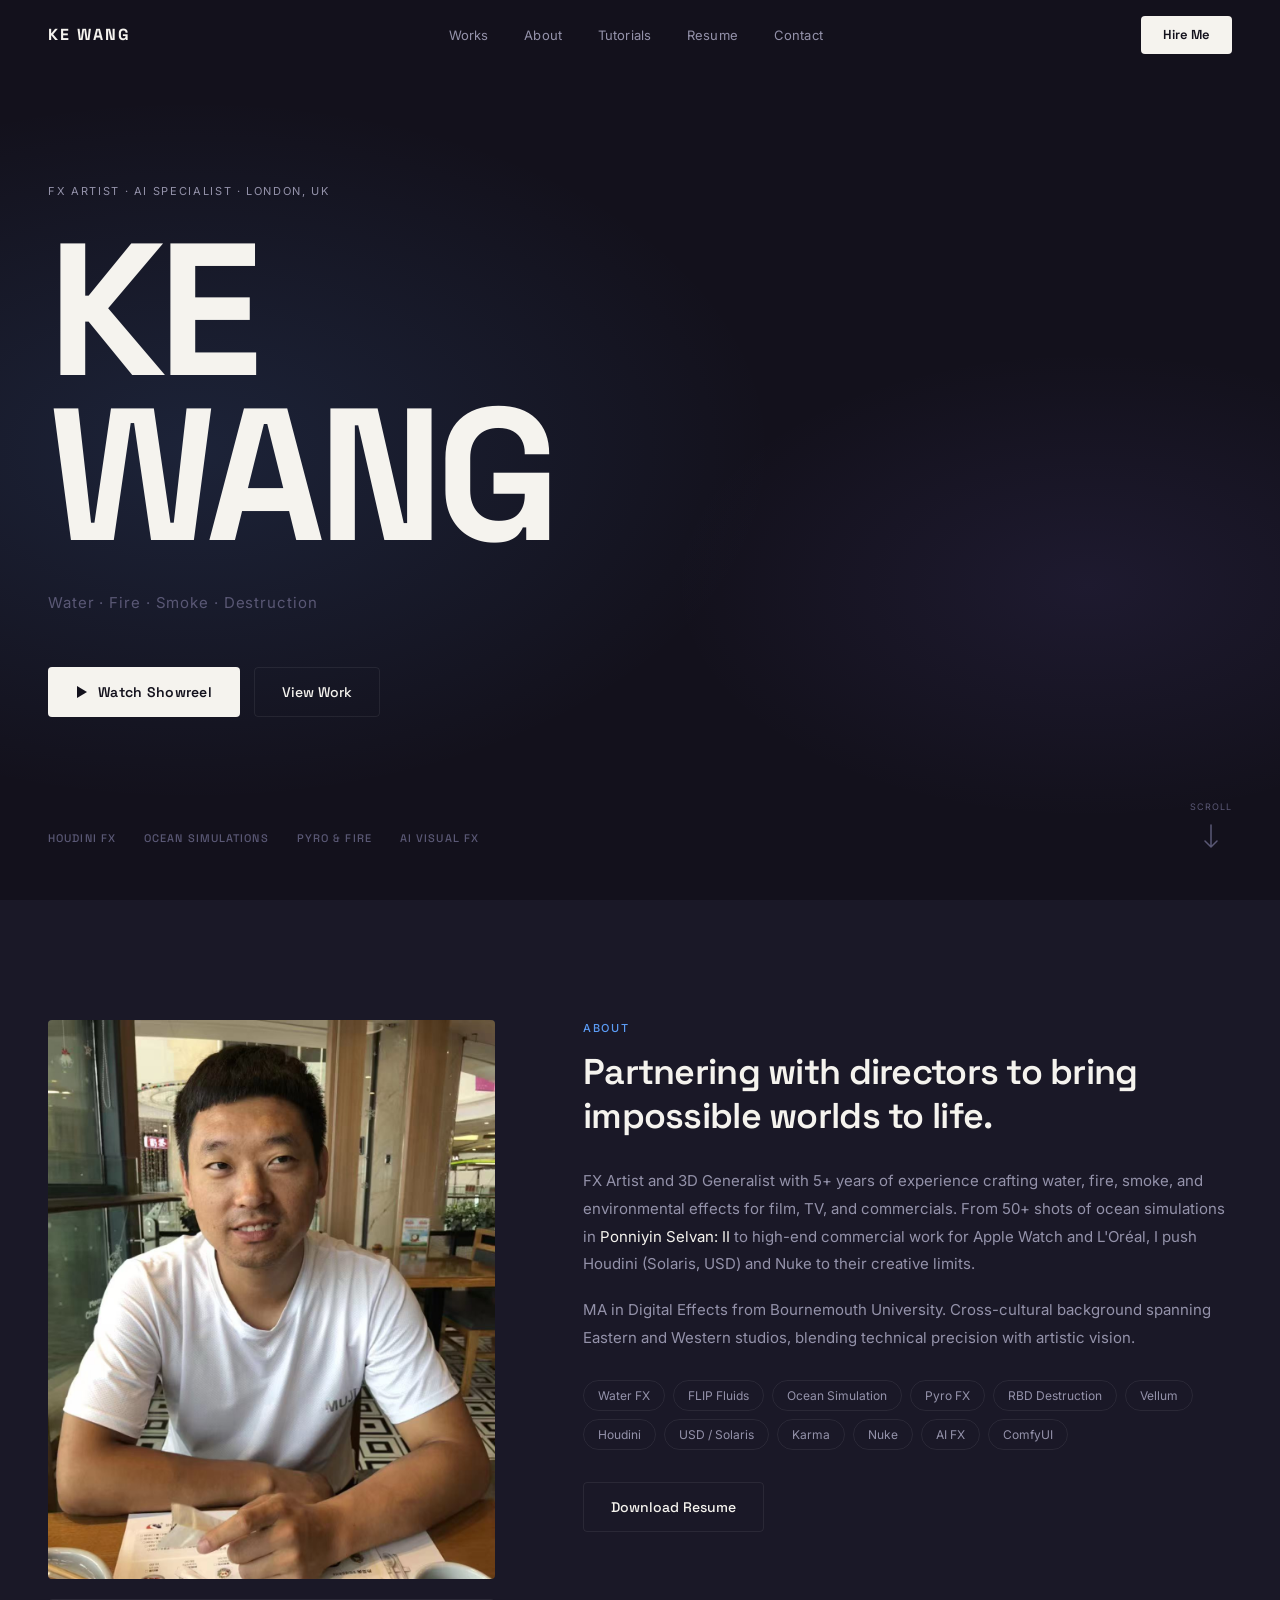
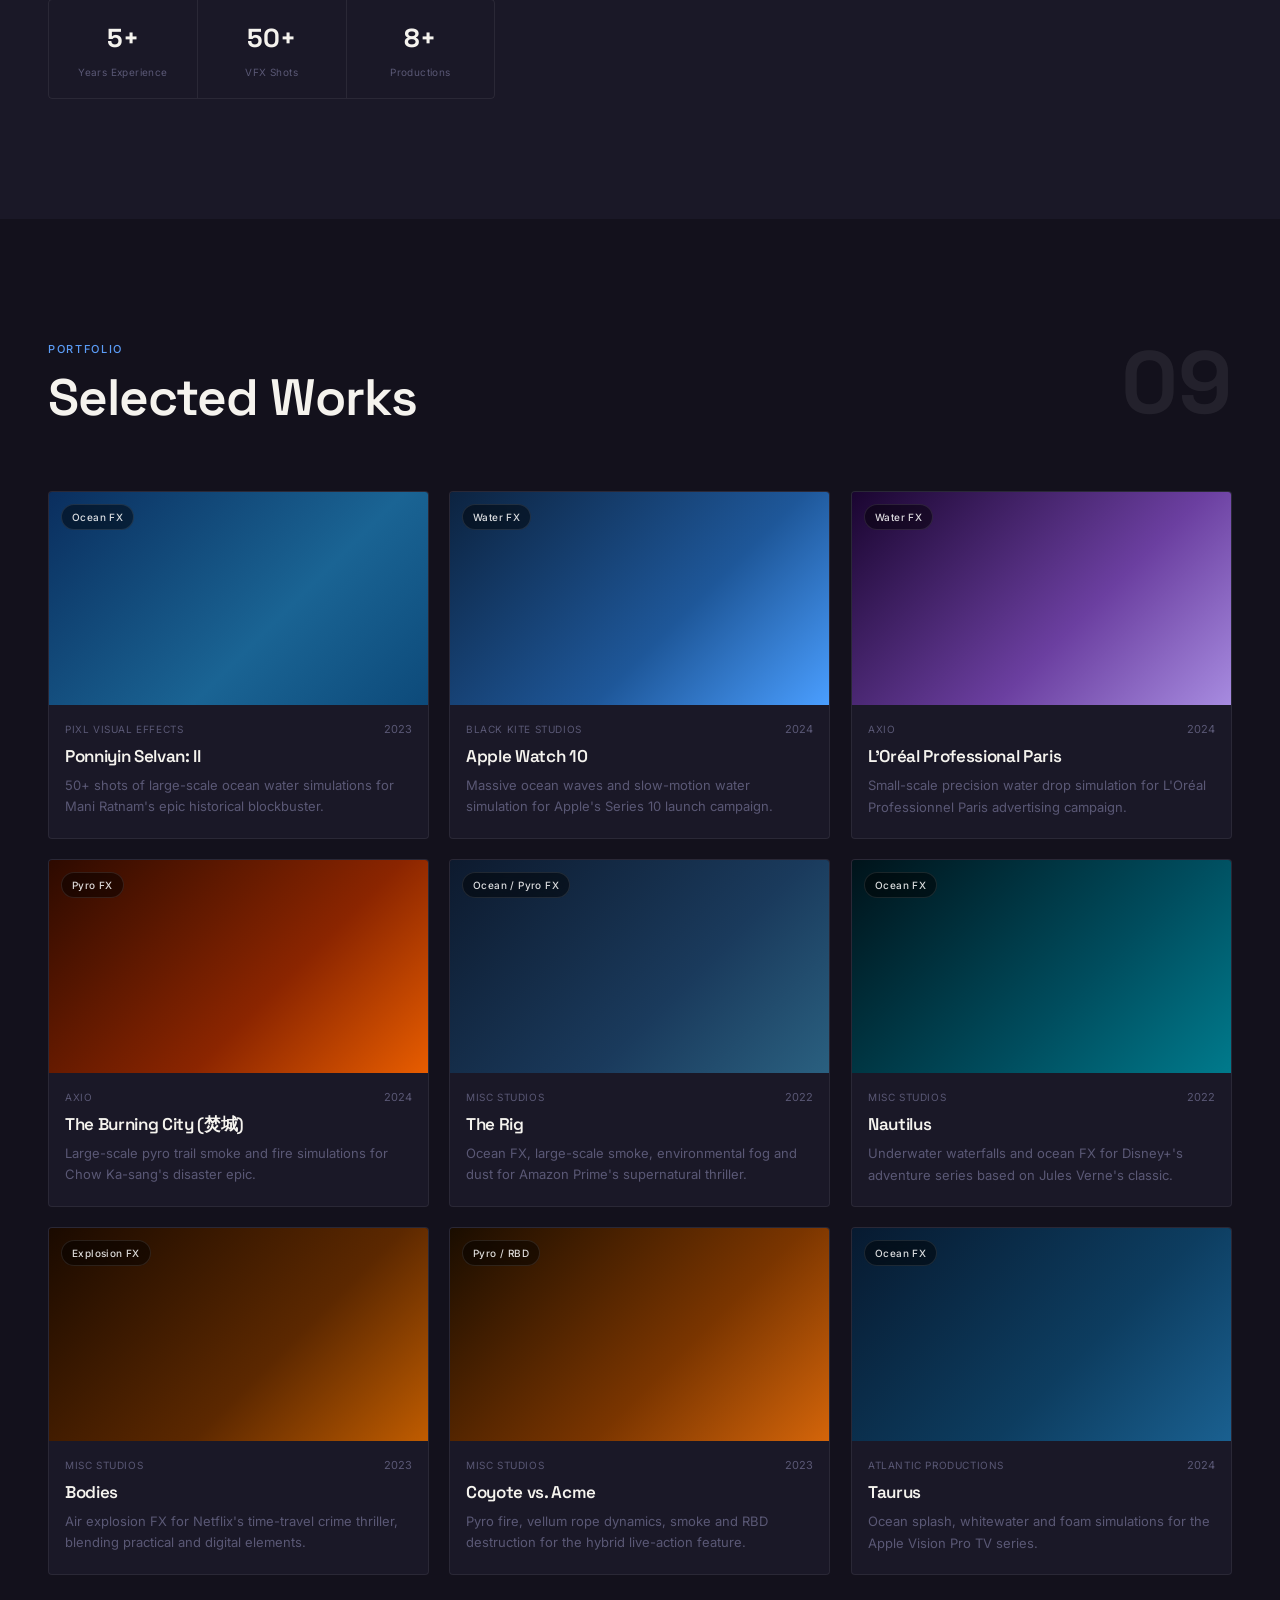
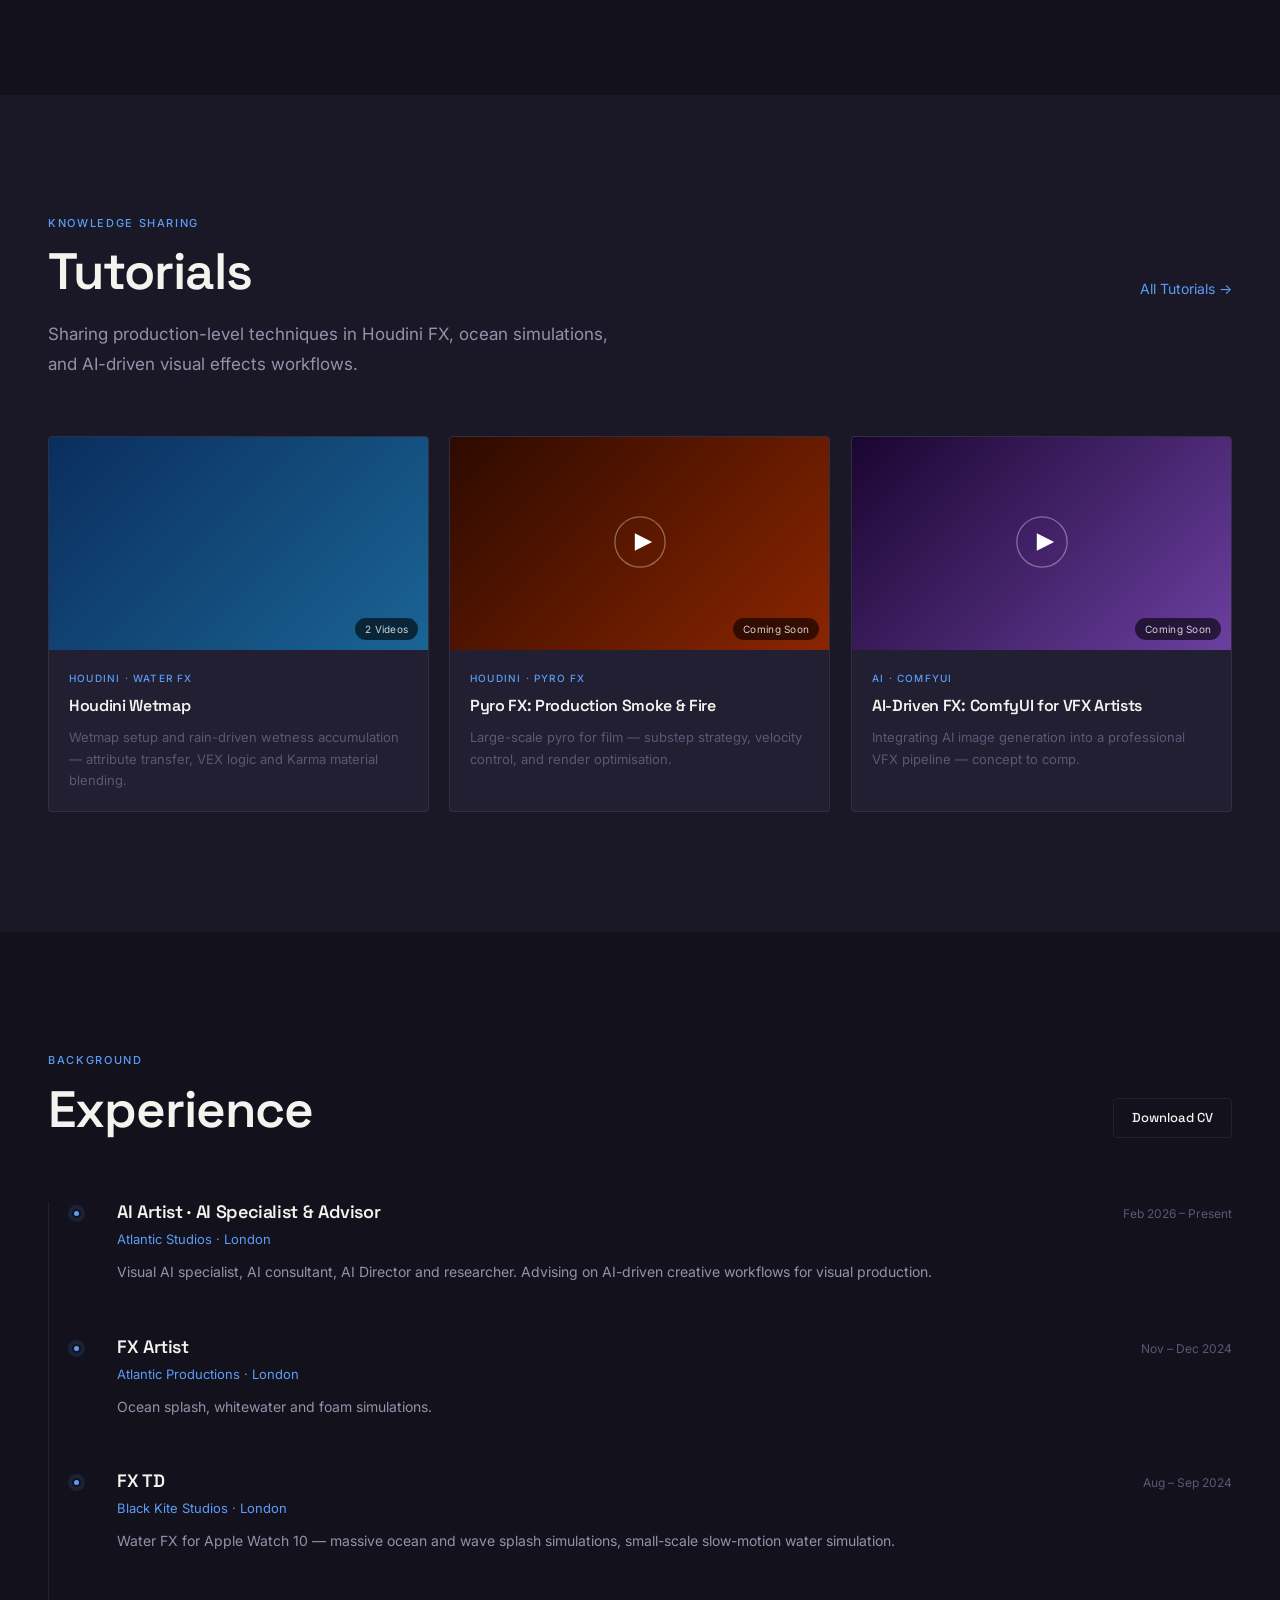
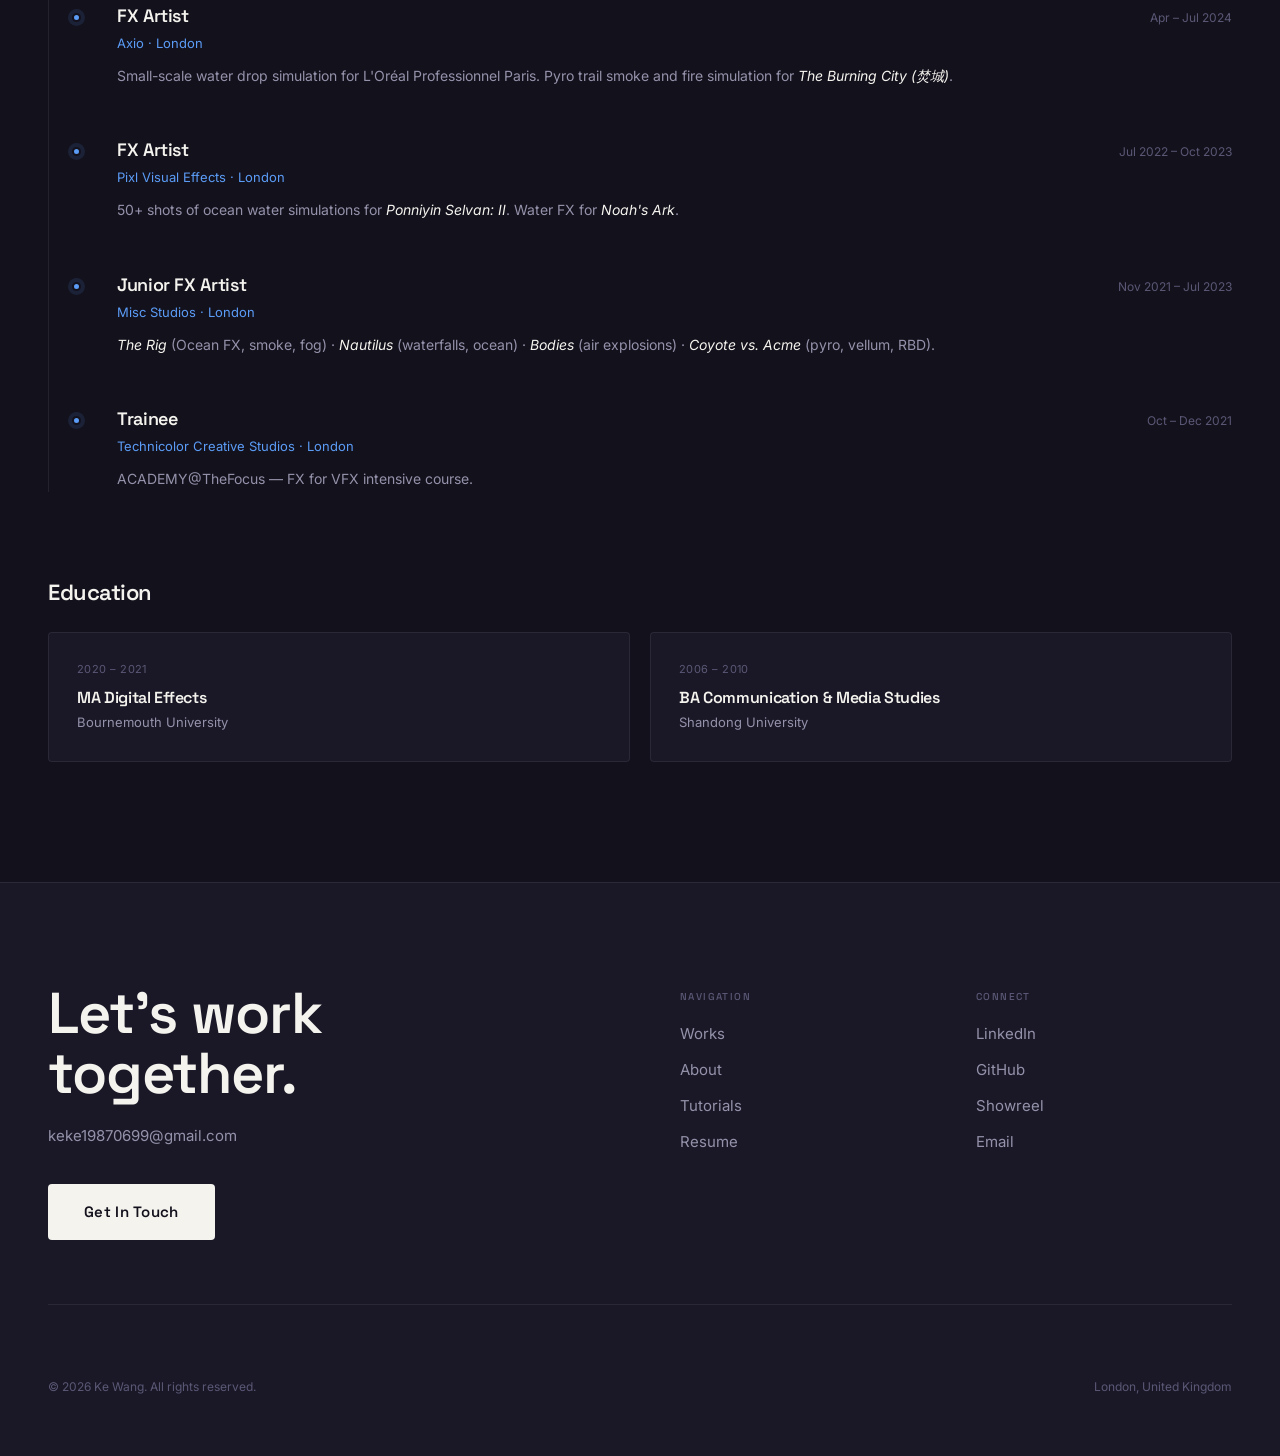
==== commit 3e07e9df: "Add Houdini Wetmap tutorial page with 2 videos Dedicated tutorial page with wetmap + rain wetmap vid" ====
--- a/index.html
+++ b/index.html
@@ -321,22 +321,23 @@
                 ══════════════════════════════════════════════════════
                 -->
 
-                <article class="tut-card reveal-up">
+                <article class="tut-card reveal-up" onclick="location.href='tutorials/houdini_wetmap.html'" style="cursor:pointer">
                     <div class="tut-thumb">
                         <div class="tut-thumb-bg" style="--tut-grad: linear-gradient(135deg,#0a2e5e,#1a6494)">
-                            <button class="play-btn" aria-label="Play tutorial">
+                            <video class="work-thumb-video" src="assets/videos/tutorials/houdini_wetmap/wetmap.mp4" muted playsinline preload="metadata" style="position:absolute;inset:0;width:100%;height:100%;object-fit:cover;"></video>
+                            <div class="work-play-overlay" style="opacity:0;transition:opacity 0.25s;">
                                 <svg viewBox="0 0 60 60" fill="none" width="52" height="52">
                                     <circle cx="30" cy="30" r="29" stroke="white" stroke-opacity="0.35" stroke-width="1.5"/>
                                     <path d="M24 20L44 30L24 40V20Z" fill="white"/>
                                 </svg>
-                            </button>
-                        </div>
-                        <span class="tut-duration">Coming Soon</span>
+                            </div>
+                        </div>
+                        <span class="tut-duration">2 Videos</span>
                     </div>
                     <div class="tut-info">
-                        <span class="tut-cat">Houdini · Ocean FX</span>
-                        <h3>Production Ocean Simulation Pipeline</h3>
-                        <p>Complete walkthrough of a production-ready ocean setup — FLIP, whitewater, foam, and spray from scratch.</p>
+                        <span class="tut-cat">Houdini · Water FX</span>
+                        <h3>Houdini Wetmap</h3>
+                        <p>Wetmap setup and rain-driven wetness accumulation — attribute transfer, VEX logic and Karma material blending.</p>
                     </div>
                 </article>
 
--- a/style.css
+++ b/style.css
@@ -608,6 +608,7 @@
     transition: opacity 0.3s;
 }
 .tut-card:hover .tut-thumb-bg { opacity: 0.8; }
+.tut-card:hover .work-play-overlay { opacity: 1 !important; }
 .play-btn {
     background: none;
     border: none;
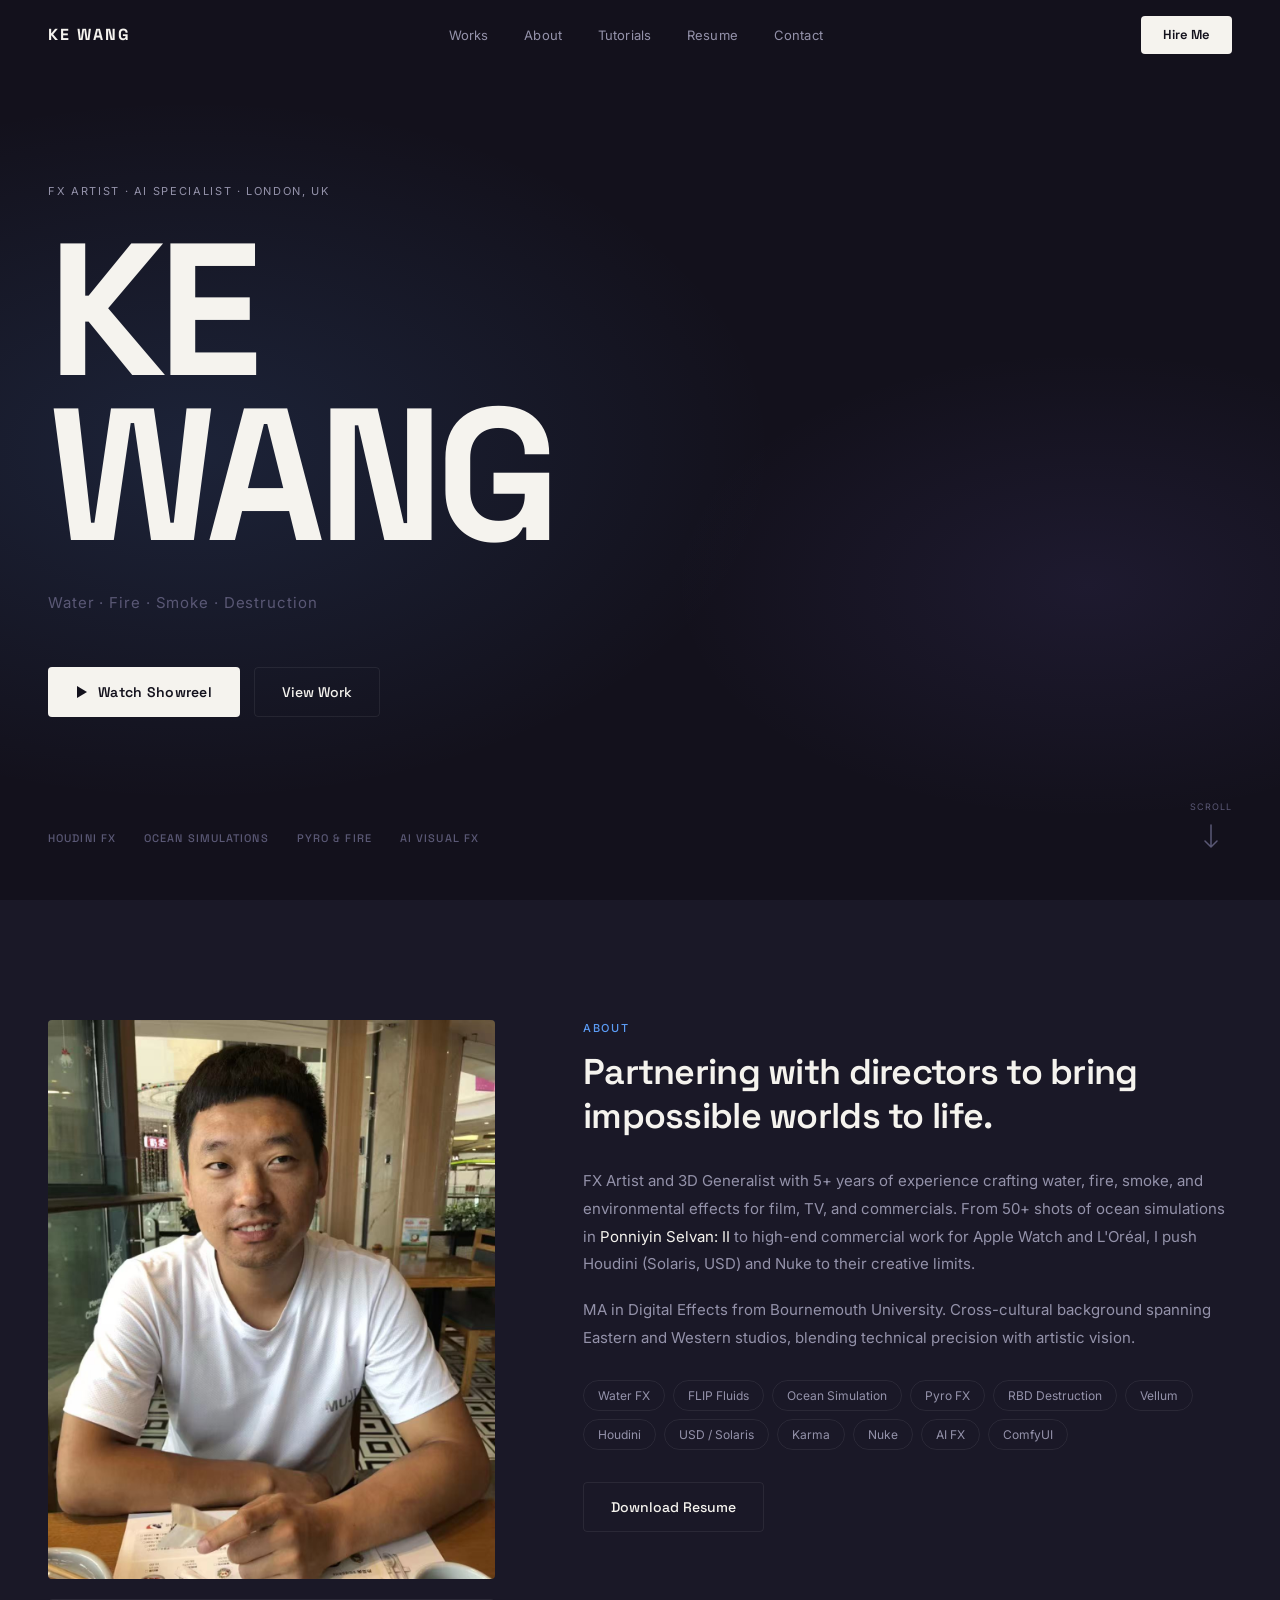
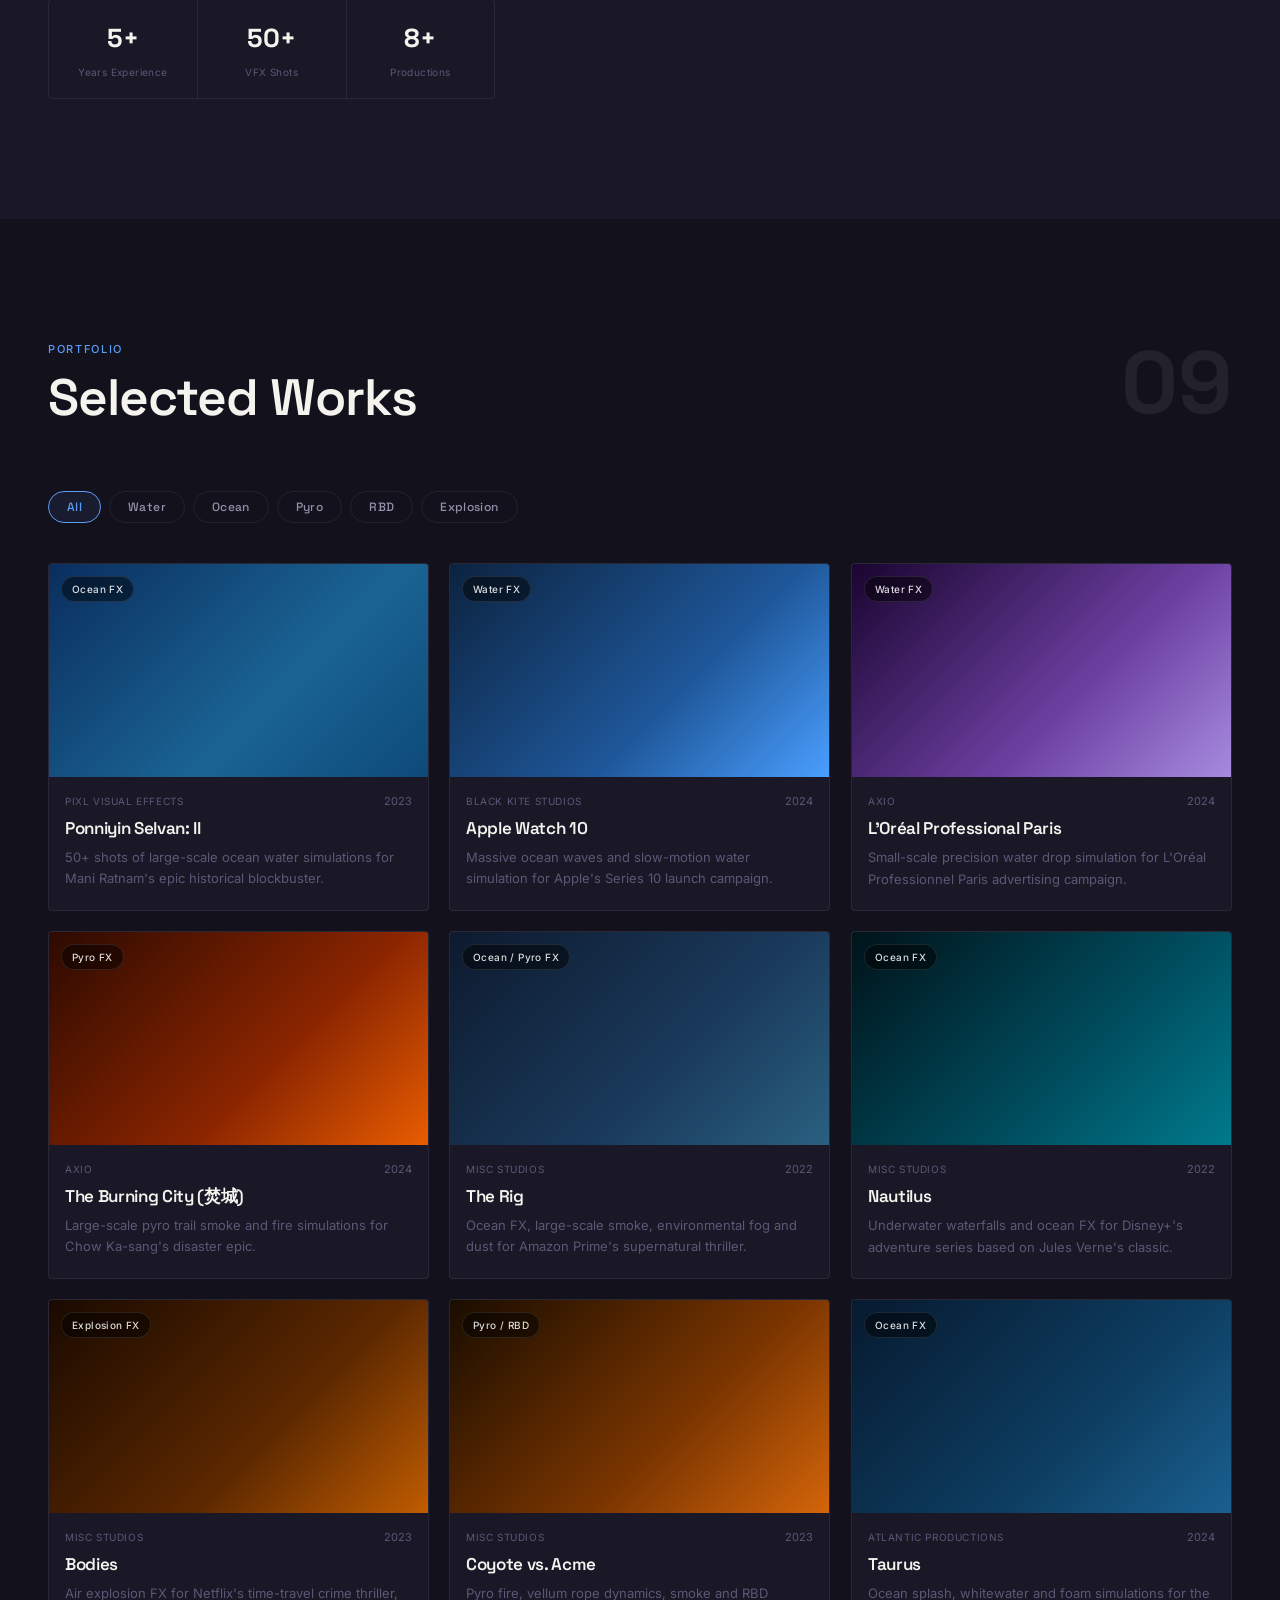
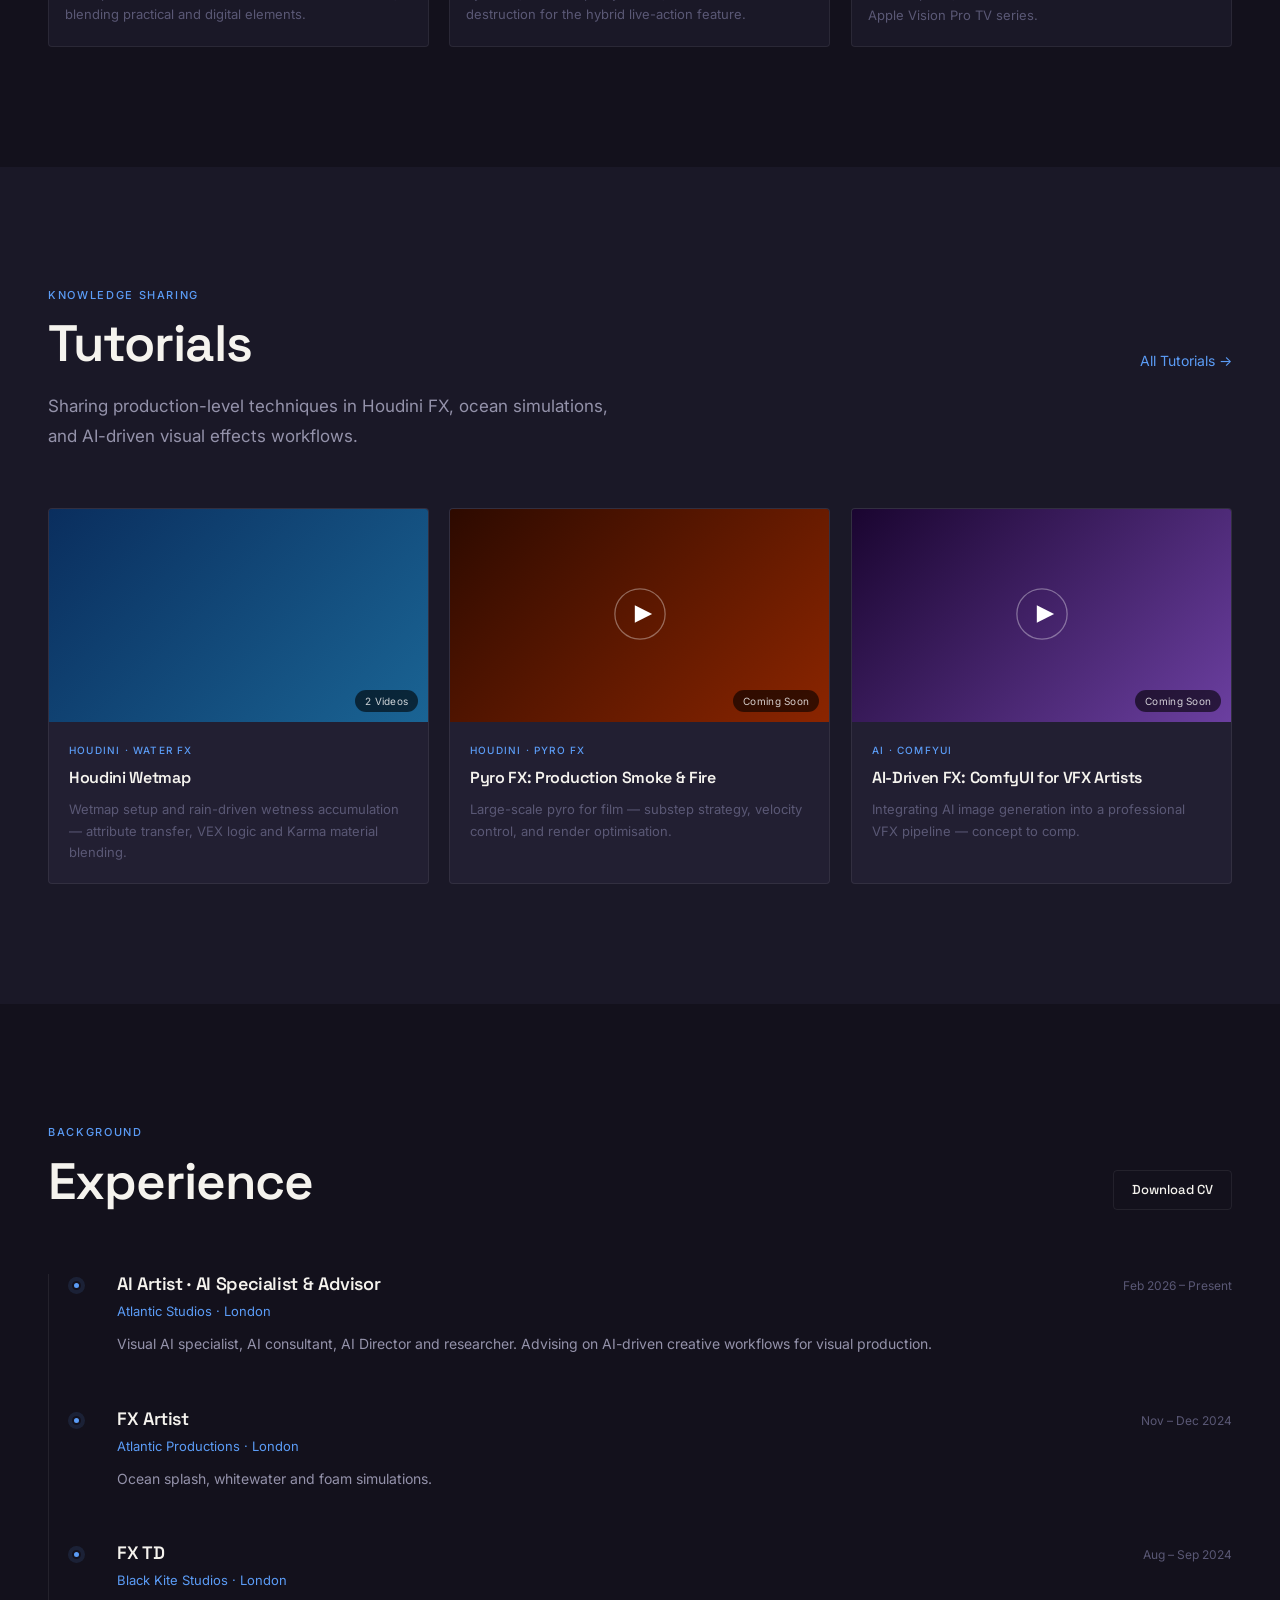
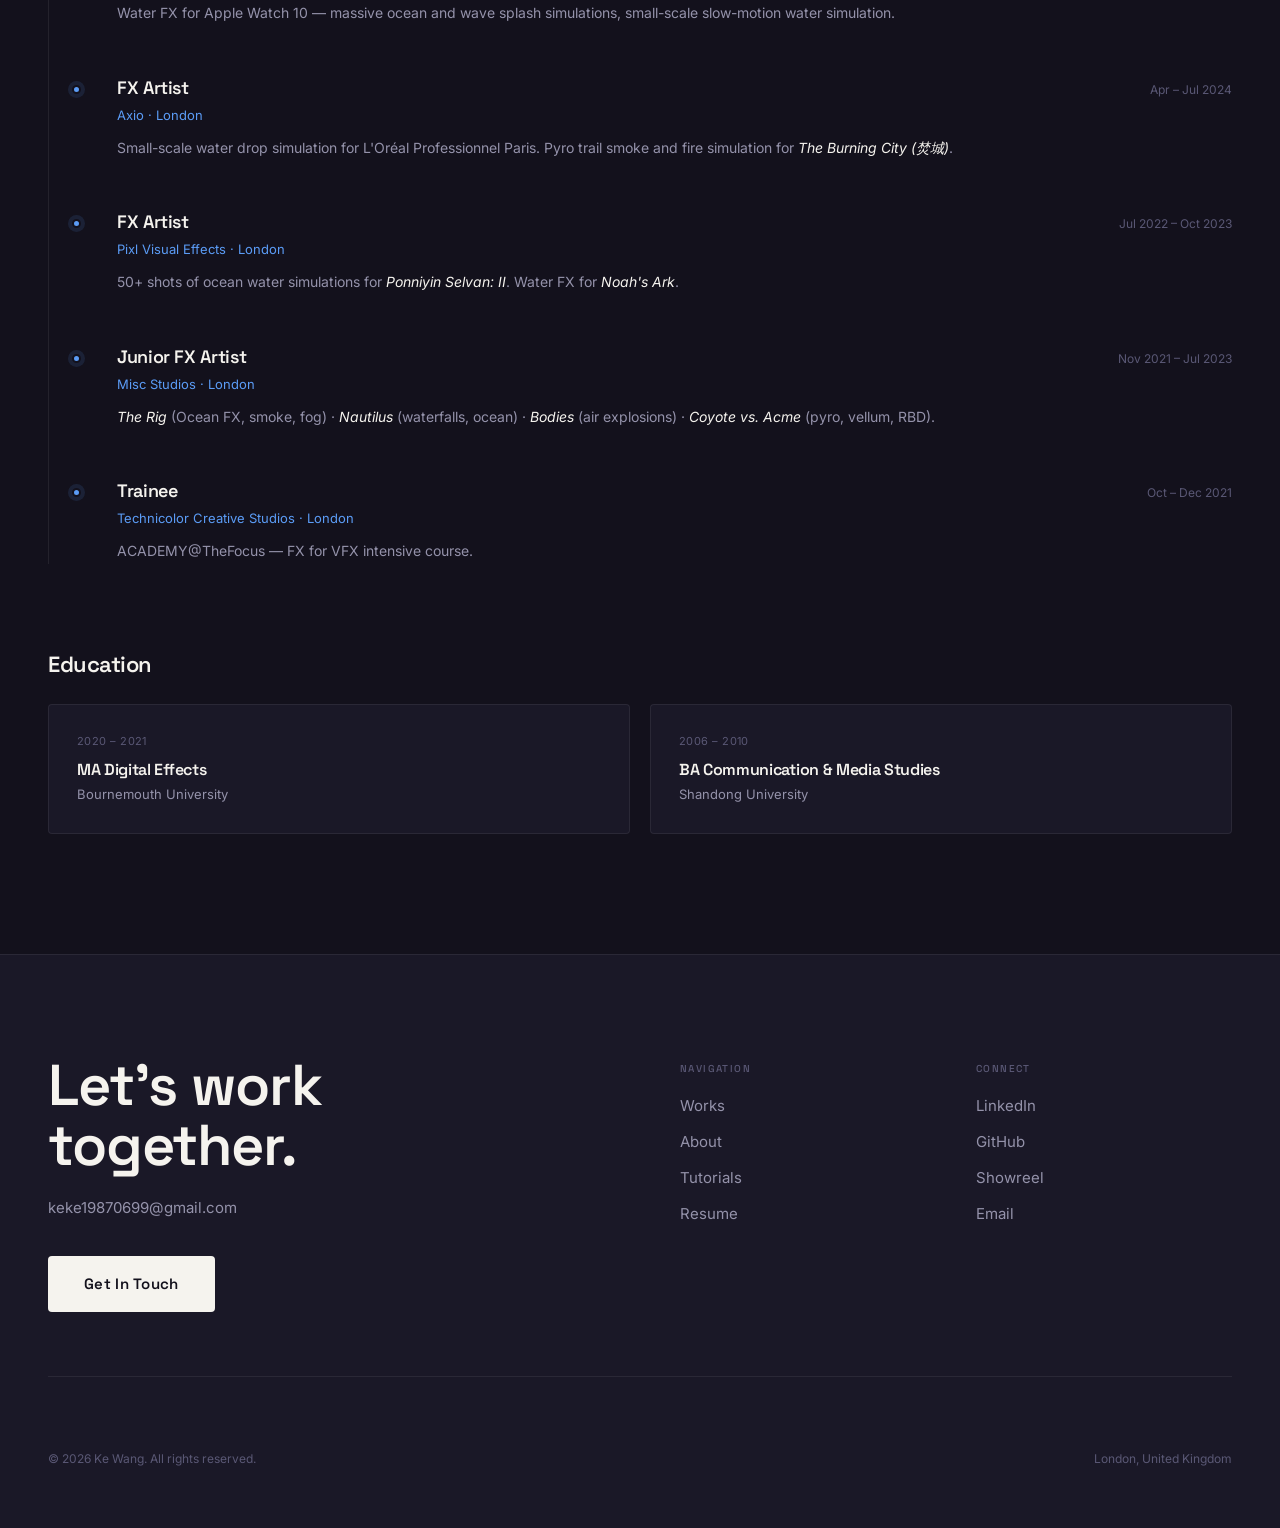
==== commit 3a92d4a6: "Refactor to data-driven architecture - data.js: all 9 works, 3 tutorials, 7 experience, 2 education " ====
--- a/index.html
+++ b/index.html
@@ -3,8 +3,23 @@
 <head>
     <meta charset="UTF-8">
     <meta name="viewport" content="width=device-width, initial-scale=1.0">
-    <meta name="description" content="Ke Wang — FX Artist specializing in Water, Pyro, RBD and AI Visual Effects. Based in London.">
+    <meta name="description" content="Ke Wang — FX Artist specialising in Water, Pyro, RBD and AI Visual Effects. Based in London.">
     <title>Ke Wang — FX Artist</title>
+
+    <!-- Open Graph -->
+    <meta property="og:type"        content="website">
+    <meta property="og:url"         content="https://kewangfx.github.io/kewang_portfolio/">
+    <meta property="og:title"       content="Ke Wang — FX Artist">
+    <meta property="og:description" content="FX Artist specialising in Water, Pyro, RBD and AI Visual Effects. Based in London.">
+    <meta property="og:image"       content="https://kewangfx.github.io/kewang_portfolio/assets/profile.jpg">
+
+    <!-- Twitter Card -->
+    <meta name="twitter:card"        content="summary_large_image">
+    <meta name="twitter:title"       content="Ke Wang — FX Artist">
+    <meta name="twitter:description" content="FX Artist specialising in Water, Pyro, RBD and AI Visual Effects. Based in London.">
+    <meta name="twitter:image"       content="https://kewangfx.github.io/kewang_portfolio/assets/profile.jpg">
+
+    <link rel="canonical" href="https://kewangfx.github.io/kewang_portfolio/">
     <link rel="stylesheet" href="style.css">
     <link rel="preconnect" href="https://fonts.googleapis.com">
     <link rel="preconnect" href="https://fonts.gstatic.com" crossorigin>
@@ -22,7 +37,7 @@
             <li><a href="#resume">Resume</a></li>
             <li><a href="#contact">Contact</a></li>
         </ul>
-        <a href="mailto:keke19870699@gmail.com" class="nav-cta">Hire Me</a>
+        <a id="navCta" href="#" class="nav-cta">Hire Me</a>
         <button class="nav-burger" id="navBurger" aria-label="Toggle menu">
             <span></span><span></span><span></span>
         </button>
@@ -30,13 +45,13 @@
 
     <div class="mobile-menu" id="mobileMenu">
         <ul>
-            <li><a href="#works" class="mobile-link">Works</a></li>
-            <li><a href="#about" class="mobile-link">About</a></li>
+            <li><a href="#works"     class="mobile-link">Works</a></li>
+            <li><a href="#about"     class="mobile-link">About</a></li>
             <li><a href="#tutorials" class="mobile-link">Tutorials</a></li>
-            <li><a href="#resume" class="mobile-link">Resume</a></li>
-            <li><a href="#contact" class="mobile-link">Contact</a></li>
+            <li><a href="#resume"    class="mobile-link">Resume</a></li>
+            <li><a href="#contact"   class="mobile-link">Contact</a></li>
         </ul>
-        <a href="mailto:keke19870699@gmail.com" class="mobile-cta">Hire Me</a>
+        <a id="mobileCta" href="#" class="mobile-cta">Hire Me</a>
     </div>
 
     <!-- ═══════════════════════════════ HERO ═══════════════════════════════ -->
@@ -82,7 +97,7 @@
             <div class="modal-video">
                 <iframe id="showreelIframe"
                     src=""
-                    data-src="https://www.youtube.com/embed/OrwAaQ6LOTo?autoplay=1&rel=0&modestbranding=1"
+                    data-src=""
                     frameborder="0"
                     allow="autoplay; fullscreen; picture-in-picture"
                     allowfullscreen>
@@ -98,7 +113,6 @@
             <div class="about-grid">
                 <div class="about-image-col reveal-left">
                     <div class="about-image-wrap">
-                        <!-- Place your profile photo as assets/profile.jpg -->
                         <img src="assets/profile.jpg" alt="Ke Wang — FX Artist" loading="lazy">
                     </div>
                     <div class="about-stats">
@@ -135,7 +149,7 @@
                         <span class="skill-tag">AI FX</span>
                         <span class="skill-tag">ComfyUI</span>
                     </div>
-                    <a href="assets/ke-wang-resume.pdf" class="btn-outline" download>Download Resume</a>
+                    <a id="resumeDownload" href="#" class="btn-outline" download>Download Resume</a>
                 </div>
             </div>
         </div>
@@ -149,148 +163,12 @@
                     <p class="section-eyebrow">Portfolio</p>
                     <h2>Selected Works</h2>
                 </div>
-                <span class="section-count">09</span>
-            </div>
-            <div class="works-grid">
-
-                <!--
-                ══════════════════════════════════════════════════════
-                HOW TO ADD A NEW PROJECT:
-                1. Copy one <article class="work-card"> block below
-                2. Change --grad to a new CSS gradient (match FX type)
-                3. Update: work-type-badge, work-studio, work-year,
-                           work-title, work-desc
-                4. Optionally replace the gradient div with an <img>
-                ══════════════════════════════════════════════════════
-                -->
-
-                <article class="work-card reveal-up" data-video="assets/videos/ps2.mp4">
-                    <div class="work-thumb" style="--grad: linear-gradient(135deg,#0a2e5e 0%,#1a6494 60%,#0d4a7a 100%)">
-                        <video class="work-thumb-video" src="assets/videos/ps2.mp4" muted playsinline preload="metadata"></video>
-                        <span class="work-badge">Ocean FX</span>
-                        <div class="work-play-overlay"><button class="play-btn" aria-label="Play"><svg viewBox="0 0 60 60" fill="none" width="44" height="44"><circle cx="30" cy="30" r="29" stroke="white" stroke-opacity="0.4" stroke-width="1.5"/><path d="M24 20L44 30L24 40V20Z" fill="white"/></svg></button></div>
-                    </div>
-                    <div class="work-meta">
-                        <span class="work-studio">Pixl Visual Effects</span>
-                        <span class="work-year">2023</span>
-                    </div>
-                    <h3 class="work-title">Ponniyin Selvan: II</h3>
-                    <p class="work-desc">50+ shots of large-scale ocean water simulations for Mani Ratnam's epic historical blockbuster.</p>
-                </article>
-
-                <article class="work-card reveal-up" data-video="assets/videos/apple-watch.mp4">
-                    <div class="work-thumb" style="--grad: linear-gradient(135deg,#0c2340 0%,#1e5799 60%,#4a9eff 100%)">
-                        <video class="work-thumb-video" src="assets/videos/apple-watch.mp4" muted playsinline preload="metadata"></video>
-                        <span class="work-badge">Water FX</span>
-                        <div class="work-play-overlay"><button class="play-btn" aria-label="Play"><svg viewBox="0 0 60 60" fill="none" width="44" height="44"><circle cx="30" cy="30" r="29" stroke="white" stroke-opacity="0.4" stroke-width="1.5"/><path d="M24 20L44 30L24 40V20Z" fill="white"/></svg></button></div>
-                    </div>
-                    <div class="work-meta">
-                        <span class="work-studio">Black Kite Studios</span>
-                        <span class="work-year">2024</span>
-                    </div>
-                    <h3 class="work-title">Apple Watch 10</h3>
-                    <p class="work-desc">Massive ocean waves and slow-motion water simulation for Apple's Series 10 launch campaign.</p>
-                </article>
-
-                <article class="work-card reveal-up">
-                    <a href="#">
-                        <div class="work-thumb" style="--grad: linear-gradient(135deg,#1a0530 0%,#6b3fa0 60%,#a78be0 100%)">
-                            <span class="work-badge">Water FX</span>
-                        </div>
-                        <div class="work-meta">
-                            <span class="work-studio">Axio</span>
-                            <span class="work-year">2024</span>
-                        </div>
-                        <h3 class="work-title">L'Oréal Professional Paris</h3>
-                        <p class="work-desc">Small-scale precision water drop simulation for L'Oréal Professionnel Paris advertising campaign.</p>
-                    </a>
-                </article>
-
-                <article class="work-card reveal-up">
-                    <a href="#">
-                        <div class="work-thumb" style="--grad: linear-gradient(135deg,#2d0a00 0%,#8b2500 60%,#e85d00 100%)">
-                            <span class="work-badge">Pyro FX</span>
-                        </div>
-                        <div class="work-meta">
-                            <span class="work-studio">Axio</span>
-                            <span class="work-year">2024</span>
-                        </div>
-                        <h3 class="work-title">The Burning City (焚城)</h3>
-                        <p class="work-desc">Large-scale pyro trail smoke and fire simulations for Chow Ka-sang's disaster epic.</p>
-                    </a>
-                </article>
-
-                <article class="work-card reveal-up" data-video="assets/videos/the-rig.mp4">
-                    <div class="work-thumb" style="--grad: linear-gradient(135deg,#0d1a2e 0%,#1a3a5c 60%,#2a6080 100%)">
-                        <video class="work-thumb-video" src="assets/videos/the-rig.mp4" muted playsinline preload="metadata"></video>
-                        <span class="work-badge">Ocean / Pyro FX</span>
-                        <div class="work-play-overlay"><button class="play-btn" aria-label="Play"><svg viewBox="0 0 60 60" fill="none" width="44" height="44"><circle cx="30" cy="30" r="29" stroke="white" stroke-opacity="0.4" stroke-width="1.5"/><path d="M24 20L44 30L24 40V20Z" fill="white"/></svg></button></div>
-                    </div>
-                    <div class="work-meta">
-                        <span class="work-studio">Misc Studios</span>
-                        <span class="work-year">2022</span>
-                    </div>
-                    <h3 class="work-title">The Rig</h3>
-                    <p class="work-desc">Ocean FX, large-scale smoke, environmental fog and dust for Amazon Prime's supernatural thriller.</p>
-                </article>
-
-                <article class="work-card reveal-up" data-video="assets/videos/nautilus.mp4">
-                    <div class="work-thumb" style="--grad: linear-gradient(135deg,#00131a 0%,#004d5e 60%,#007a8c 100%)">
-                        <video class="work-thumb-video" src="assets/videos/nautilus.mp4" muted playsinline preload="metadata"></video>
-                        <span class="work-badge">Ocean FX</span>
-                        <div class="work-play-overlay"><button class="play-btn" aria-label="Play"><svg viewBox="0 0 60 60" fill="none" width="44" height="44"><circle cx="30" cy="30" r="29" stroke="white" stroke-opacity="0.4" stroke-width="1.5"/><path d="M24 20L44 30L24 40V20Z" fill="white"/></svg></button></div>
-                    </div>
-                    <div class="work-meta">
-                        <span class="work-studio">Misc Studios</span>
-                        <span class="work-year">2022</span>
-                    </div>
-                    <h3 class="work-title">Nautilus</h3>
-                    <p class="work-desc">Underwater waterfalls and ocean FX for Disney+'s adventure series based on Jules Verne's classic.</p>
-                </article>
-
-                <article class="work-card reveal-up" data-video="assets/videos/bodies.mp4">
-                    <div class="work-thumb" style="--grad: linear-gradient(135deg,#1a0a00 0%,#5c2800 60%,#c05c00 100%)">
-                        <video class="work-thumb-video" src="assets/videos/bodies.mp4" muted playsinline preload="metadata"></video>
-                        <span class="work-badge">Explosion FX</span>
-                        <div class="work-play-overlay"><button class="play-btn" aria-label="Play"><svg viewBox="0 0 60 60" fill="none" width="44" height="44"><circle cx="30" cy="30" r="29" stroke="white" stroke-opacity="0.4" stroke-width="1.5"/><path d="M24 20L44 30L24 40V20Z" fill="white"/></svg></button></div>
-                    </div>
-                    <div class="work-meta">
-                        <span class="work-studio">Misc Studios</span>
-                        <span class="work-year">2023</span>
-                    </div>
-                    <h3 class="work-title">Bodies</h3>
-                    <p class="work-desc">Air explosion FX for Netflix's time-travel crime thriller, blending practical and digital elements.</p>
-                </article>
-
-                <article class="work-card reveal-up" data-video="assets/videos/coyote.mp4">
-                    <div class="work-thumb" style="--grad: linear-gradient(135deg,#1a0d00 0%,#7a3500 60%,#d4650a 100%)">
-                        <video class="work-thumb-video" src="assets/videos/coyote.mp4" muted playsinline preload="metadata"></video>
-                        <span class="work-badge">Pyro / RBD</span>
-                        <div class="work-play-overlay"><button class="play-btn" aria-label="Play"><svg viewBox="0 0 60 60" fill="none" width="44" height="44"><circle cx="30" cy="30" r="29" stroke="white" stroke-opacity="0.4" stroke-width="1.5"/><path d="M24 20L44 30L24 40V20Z" fill="white"/></svg></button></div>
-                    </div>
-                    <div class="work-meta">
-                        <span class="work-studio">Misc Studios</span>
-                        <span class="work-year">2023</span>
-                    </div>
-                    <h3 class="work-title">Coyote vs. Acme</h3>
-                    <p class="work-desc">Pyro fire, vellum rope dynamics, smoke and RBD destruction for the hybrid live-action feature.</p>
-                </article>
-
-                <article class="work-card reveal-up" data-video="assets/videos/atlantic.mp4">
-                    <div class="work-thumb" style="--grad: linear-gradient(135deg,#071a30 0%,#0d3d60 60%,#1a6090 100%)">
-                        <video class="work-thumb-video" src="assets/videos/atlantic.mp4" muted playsinline preload="metadata"></video>
-                        <span class="work-badge">Ocean FX</span>
-                        <div class="work-play-overlay"><button class="play-btn" aria-label="Play"><svg viewBox="0 0 60 60" fill="none" width="44" height="44"><circle cx="30" cy="30" r="29" stroke="white" stroke-opacity="0.4" stroke-width="1.5"/><path d="M24 20L44 30L24 40V20Z" fill="white"/></svg></button></div>
-                    </div>
-                    <div class="work-meta">
-                        <span class="work-studio">Atlantic Productions</span>
-                        <span class="work-year">2024</span>
-                    </div>
-                    <h3 class="work-title">Taurus</h3>
-                    <p class="work-desc">Ocean splash, whitewater and foam simulations for the Apple Vision Pro TV series.</p>
-                </article>
-
-            </div>
+                <span class="section-count" id="worksCount">09</span>
+            </div>
+            <!-- filter bar — rendered by script.js -->
+            <div class="works-filter" id="worksFilter"></div>
+            <!-- cards — rendered by script.js -->
+            <div class="works-grid" id="worksGrid"></div>
         </div>
     </section>
 
@@ -305,81 +183,8 @@
                 <a href="#" class="view-all-link">All Tutorials →</a>
             </div>
             <p class="section-intro">Sharing production-level techniques in Houdini FX, ocean simulations, and AI-driven visual effects workflows.</p>
-
-            <div class="tutorials-grid">
-
-                <!--
-                ══════════════════════════════════════════════════════
-                HOW TO ADD A NEW TUTORIAL:
-                1. Copy one <article class="tut-card"> block below
-                2. Change --tut-grad to match the topic colour
-                3. To use a YouTube video: change data-src to:
-                   https://www.youtube.com/embed/YOUR_VIDEO_ID?autoplay=1
-                4. To use a local video: add a <video> tag inside
-                   .tut-thumb instead of the placeholder div
-                5. Update: tut-category, h3, p, tut-duration
-                ══════════════════════════════════════════════════════
-                -->
-
-                <article class="tut-card reveal-up" onclick="location.href='tutorials/houdini_wetmap.html'" style="cursor:pointer">
-                    <div class="tut-thumb">
-                        <div class="tut-thumb-bg" style="--tut-grad: linear-gradient(135deg,#0a2e5e,#1a6494)">
-                            <video class="work-thumb-video" src="assets/videos/tutorials/houdini_wetmap/wetmap.mp4" muted playsinline preload="metadata" style="position:absolute;inset:0;width:100%;height:100%;object-fit:cover;"></video>
-                            <div class="work-play-overlay" style="opacity:0;transition:opacity 0.25s;">
-                                <svg viewBox="0 0 60 60" fill="none" width="52" height="52">
-                                    <circle cx="30" cy="30" r="29" stroke="white" stroke-opacity="0.35" stroke-width="1.5"/>
-                                    <path d="M24 20L44 30L24 40V20Z" fill="white"/>
-                                </svg>
-                            </div>
-                        </div>
-                        <span class="tut-duration">2 Videos</span>
-                    </div>
-                    <div class="tut-info">
-                        <span class="tut-cat">Houdini · Water FX</span>
-                        <h3>Houdini Wetmap</h3>
-                        <p>Wetmap setup and rain-driven wetness accumulation — attribute transfer, VEX logic and Karma material blending.</p>
-                    </div>
-                </article>
-
-                <article class="tut-card reveal-up">
-                    <div class="tut-thumb">
-                        <div class="tut-thumb-bg" style="--tut-grad: linear-gradient(135deg,#2d0a00,#8b2500)">
-                            <button class="play-btn" aria-label="Play tutorial">
-                                <svg viewBox="0 0 60 60" fill="none" width="52" height="52">
-                                    <circle cx="30" cy="30" r="29" stroke="white" stroke-opacity="0.35" stroke-width="1.5"/>
-                                    <path d="M24 20L44 30L24 40V20Z" fill="white"/>
-                                </svg>
-                            </button>
-                        </div>
-                        <span class="tut-duration">Coming Soon</span>
-                    </div>
-                    <div class="tut-info">
-                        <span class="tut-cat">Houdini · Pyro FX</span>
-                        <h3>Pyro FX: Production Smoke &amp; Fire</h3>
-                        <p>Large-scale pyro for film — substep strategy, velocity control, and render optimisation.</p>
-                    </div>
-                </article>
-
-                <article class="tut-card reveal-up">
-                    <div class="tut-thumb">
-                        <div class="tut-thumb-bg" style="--tut-grad: linear-gradient(135deg,#1a0530,#6b3fa0)">
-                            <button class="play-btn" aria-label="Play tutorial">
-                                <svg viewBox="0 0 60 60" fill="none" width="52" height="52">
-                                    <circle cx="30" cy="30" r="29" stroke="white" stroke-opacity="0.35" stroke-width="1.5"/>
-                                    <path d="M24 20L44 30L24 40V20Z" fill="white"/>
-                                </svg>
-                            </button>
-                        </div>
-                        <span class="tut-duration">Coming Soon</span>
-                    </div>
-                    <div class="tut-info">
-                        <span class="tut-cat">AI · ComfyUI</span>
-                        <h3>AI-Driven FX: ComfyUI for VFX Artists</h3>
-                        <p>Integrating AI image generation into a professional VFX pipeline — concept to comp.</p>
-                    </div>
-                </article>
-
-            </div>
+            <!-- cards — rendered by script.js -->
+            <div class="tutorials-grid" id="tutorialsGrid"></div>
         </div>
     </section>
 
@@ -391,111 +196,15 @@
                     <p class="section-eyebrow">Background</p>
                     <h2>Experience</h2>
                 </div>
-                <a href="assets/ke-wang-resume.pdf" class="btn-outline btn-sm" download>Download CV</a>
-            </div>
-
-            <div class="timeline">
-
-                <div class="timeline-item reveal-up">
-                    <div class="timeline-dot"></div>
-                    <div class="timeline-content">
-                        <div class="timeline-header">
-                            <h3>AI Artist · AI Specialist &amp; Advisor</h3>
-                            <span class="tl-date">Feb 2026 – Present</span>
-                        </div>
-                        <p class="tl-company">Atlantic Studios · London</p>
-                        <p class="tl-desc">Visual AI specialist, AI consultant, AI Director and researcher. Advising on AI-driven creative workflows for visual production.</p>
-                    </div>
-                </div>
-
-                <div class="timeline-item reveal-up">
-                    <div class="timeline-dot"></div>
-                    <div class="timeline-content">
-                        <div class="timeline-header">
-                            <h3>FX Artist</h3>
-                            <span class="tl-date">Nov – Dec 2024</span>
-                        </div>
-                        <p class="tl-company">Atlantic Productions · London</p>
-                        <p class="tl-desc">Ocean splash, whitewater and foam simulations.</p>
-                    </div>
-                </div>
-
-                <div class="timeline-item reveal-up">
-                    <div class="timeline-dot"></div>
-                    <div class="timeline-content">
-                        <div class="timeline-header">
-                            <h3>FX TD</h3>
-                            <span class="tl-date">Aug – Sep 2024</span>
-                        </div>
-                        <p class="tl-company">Black Kite Studios · London</p>
-                        <p class="tl-desc">Water FX for Apple Watch 10 — massive ocean and wave splash simulations, small-scale slow-motion water simulation.</p>
-                    </div>
-                </div>
-
-                <div class="timeline-item reveal-up">
-                    <div class="timeline-dot"></div>
-                    <div class="timeline-content">
-                        <div class="timeline-header">
-                            <h3>FX Artist</h3>
-                            <span class="tl-date">Apr – Jul 2024</span>
-                        </div>
-                        <p class="tl-company">Axio · London</p>
-                        <p class="tl-desc">Small-scale water drop simulation for L'Oréal Professionnel Paris. Pyro trail smoke and fire simulation for <em>The Burning City (焚城)</em>.</p>
-                    </div>
-                </div>
-
-                <div class="timeline-item reveal-up">
-                    <div class="timeline-dot"></div>
-                    <div class="timeline-content">
-                        <div class="timeline-header">
-                            <h3>FX Artist</h3>
-                            <span class="tl-date">Jul 2022 – Oct 2023</span>
-                        </div>
-                        <p class="tl-company">Pixl Visual Effects · London</p>
-                        <p class="tl-desc">50+ shots of ocean water simulations for <em>Ponniyin Selvan: II</em>. Water FX for <em>Noah's Ark</em>.</p>
-                    </div>
-                </div>
-
-                <div class="timeline-item reveal-up">
-                    <div class="timeline-dot"></div>
-                    <div class="timeline-content">
-                        <div class="timeline-header">
-                            <h3>Junior FX Artist</h3>
-                            <span class="tl-date">Nov 2021 – Jul 2023</span>
-                        </div>
-                        <p class="tl-company">Misc Studios · London</p>
-                        <p class="tl-desc"><em>The Rig</em> (Ocean FX, smoke, fog) · <em>Nautilus</em> (waterfalls, ocean) · <em>Bodies</em> (air explosions) · <em>Coyote vs. Acme</em> (pyro, vellum, RBD).</p>
-                    </div>
-                </div>
-
-                <div class="timeline-item reveal-up">
-                    <div class="timeline-dot"></div>
-                    <div class="timeline-content">
-                        <div class="timeline-header">
-                            <h3>Trainee</h3>
-                            <span class="tl-date">Oct – Dec 2021</span>
-                        </div>
-                        <p class="tl-company">Technicolor Creative Studios · London</p>
-                        <p class="tl-desc">ACADEMY@TheFocus — FX for VFX intensive course.</p>
-                    </div>
-                </div>
-
-            </div>
+                <a id="cvDownload" href="#" class="btn-outline btn-sm" download>Download CV</a>
+            </div>
+            <!-- timeline — rendered by script.js -->
+            <div class="timeline" id="timeline"></div>
 
             <div class="education-block">
                 <h3>Education</h3>
-                <div class="edu-grid">
-                    <div class="edu-item reveal-up">
-                        <span class="edu-year">2020 – 2021</span>
-                        <h4>MA Digital Effects</h4>
-                        <p>Bournemouth University</p>
-                    </div>
-                    <div class="edu-item reveal-up">
-                        <span class="edu-year">2006 – 2010</span>
-                        <h4>BA Communication &amp; Media Studies</h4>
-                        <p>Shandong University</p>
-                    </div>
-                </div>
+                <!-- edu grid — rendered by script.js -->
+                <div class="edu-grid" id="eduGrid"></div>
             </div>
         </div>
     </section>
@@ -506,8 +215,8 @@
             <div class="footer-top">
                 <div class="footer-cta">
                     <h2>Let's work<br>together.</h2>
-                    <a href="mailto:keke19870699@gmail.com" class="footer-email">keke19870699@gmail.com</a>
-                    <a href="mailto:keke19870699@gmail.com" class="btn-primary btn-lg">Get In Touch</a>
+                    <a id="footerEmail" href="#" class="footer-email"></a>
+                    <a id="footerCta" href="#" class="btn-primary btn-lg">Get In Touch</a>
                 </div>
                 <div class="footer-links">
                     <div class="footer-col">
@@ -519,20 +228,22 @@
                     </div>
                     <div class="footer-col">
                         <h4>Connect</h4>
-                        <a href="https://www.linkedin.com/in/kewang-4b9508194" target="_blank" rel="noopener noreferrer">LinkedIn</a>
-                        <a href="https://github.com/KeWangFX" target="_blank" rel="noopener noreferrer">GitHub</a>
-                        <a href="https://youtu.be/OrwAaQ6LOTo" target="_blank" rel="noopener noreferrer">Showreel</a>
-                        <a href="mailto:keke19870699@gmail.com">Email</a>
+                        <a id="footerLinkedIn" href="#" target="_blank" rel="noopener noreferrer">LinkedIn</a>
+                        <a id="footerGitHub"   href="#" target="_blank" rel="noopener noreferrer">GitHub</a>
+                        <a id="footerShowreel" href="#" target="_blank" rel="noopener noreferrer">Showreel</a>
+                        <a id="footerEmailLink" href="#">Email</a>
                     </div>
                 </div>
             </div>
             <div class="footer-bottom">
                 <p>© 2026 Ke Wang. All rights reserved.</p>
-                <p>London, United Kingdom</p>
+                <p id="footerLocation"></p>
             </div>
         </div>
     </footer>
 
+    <script src="data.js"></script>
+    <script src="site.config.js"></script>
     <script src="script.js"></script>
 </body>
 </html>
--- a/style.css
+++ b/style.css
@@ -566,6 +566,39 @@
 .work-card[data-video] { cursor: pointer; }
 
 /* ══════════════════════════════════════════════════════════
+   WORKS FILTER BAR
+   ══════════════════════════════════════════════════════════ */
+.works-filter {
+    display: flex;
+    gap: 8px;
+    flex-wrap: wrap;
+    margin-bottom: 40px;
+}
+.filter-btn {
+    padding: 7px 18px;
+    border: 1px solid var(--border);
+    border-radius: 100px;
+    font-family: 'Space Grotesk', sans-serif;
+    font-size: 12px;
+    font-weight: 500;
+    color: var(--text-dim);
+    background: transparent;
+    cursor: pointer;
+    transition: border-color 0.2s, color 0.2s, background 0.2s;
+    letter-spacing: 0.03em;
+}
+.filter-btn:hover {
+    border-color: rgba(255,255,255,0.2);
+    color: var(--text);
+}
+.filter-btn.active {
+    border-color: var(--accent);
+    color: var(--accent);
+    background: rgba(91,156,246,0.08);
+}
+.work-card.hidden { display: none; }
+
+/* ══════════════════════════════════════════════════════════
    TUTORIALS
    ══════════════════════════════════════════════════════════ */
 #tutorials { background: var(--bg-2); }
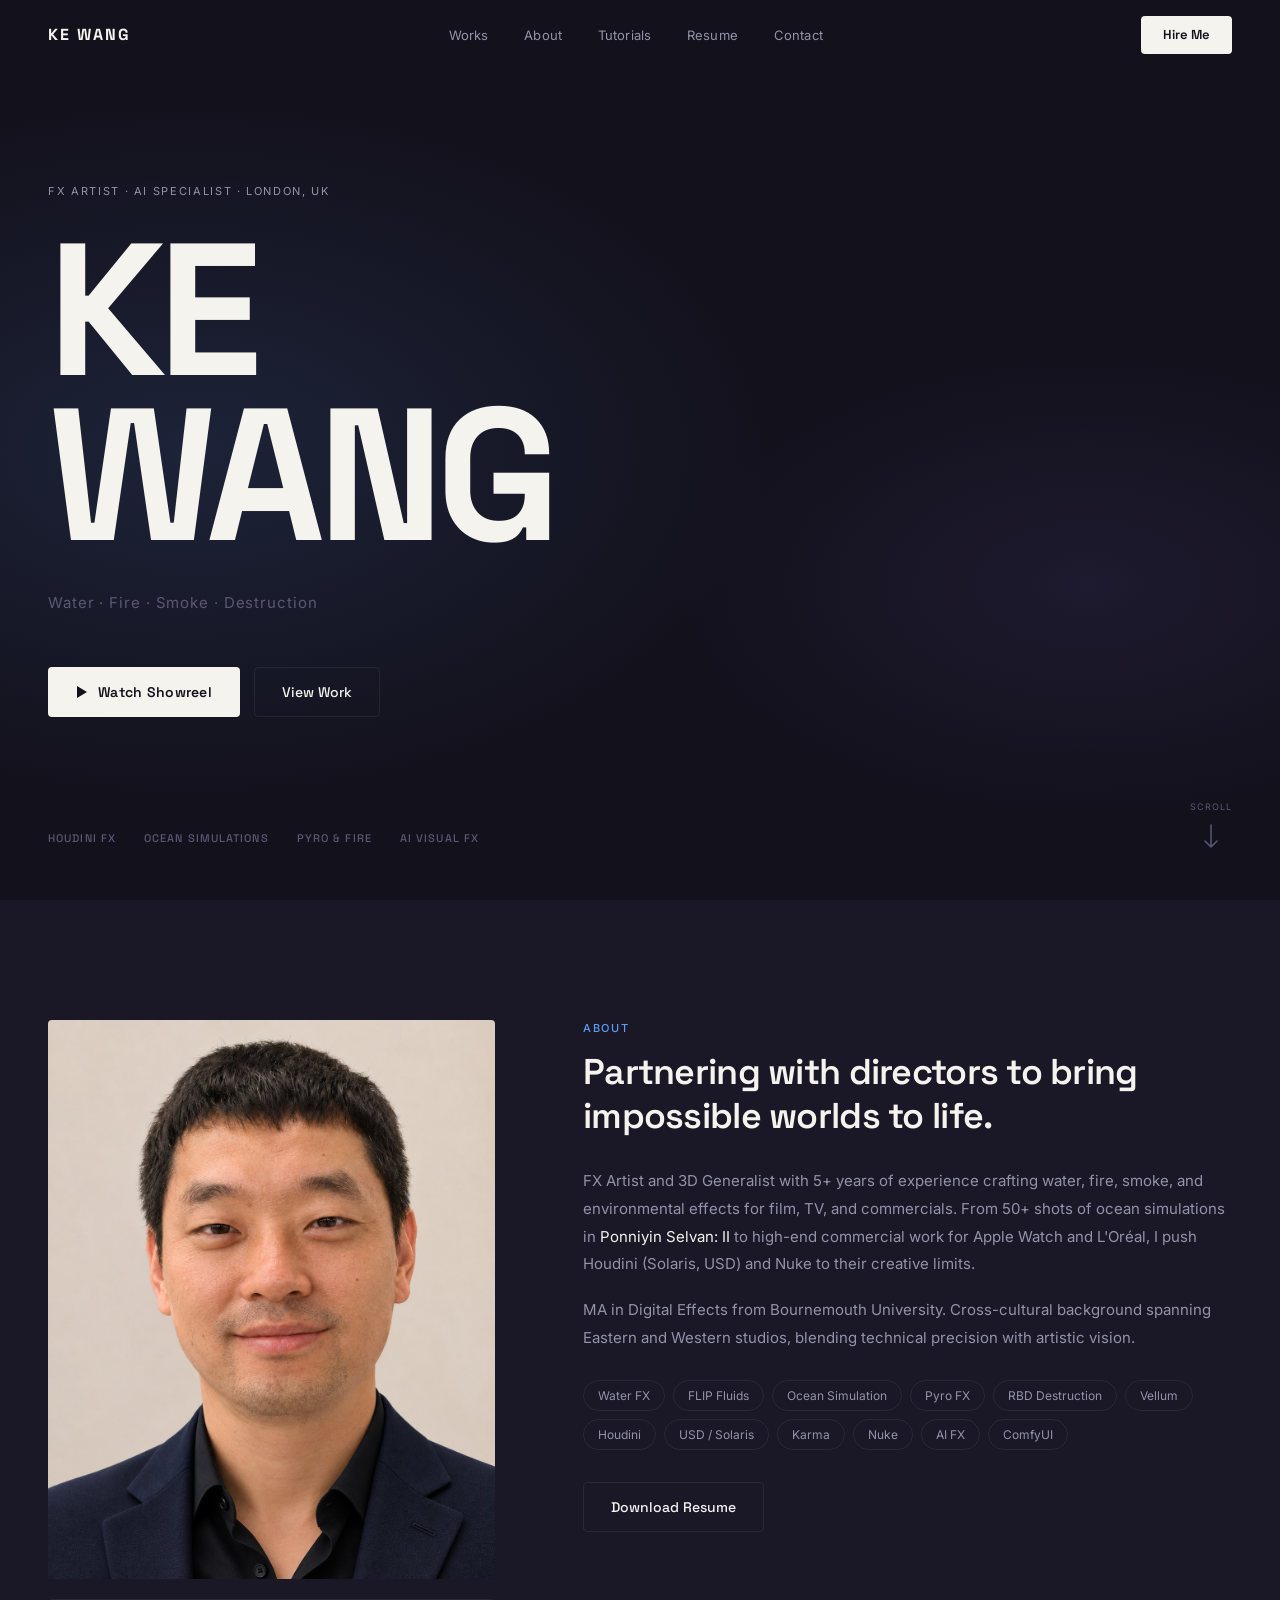
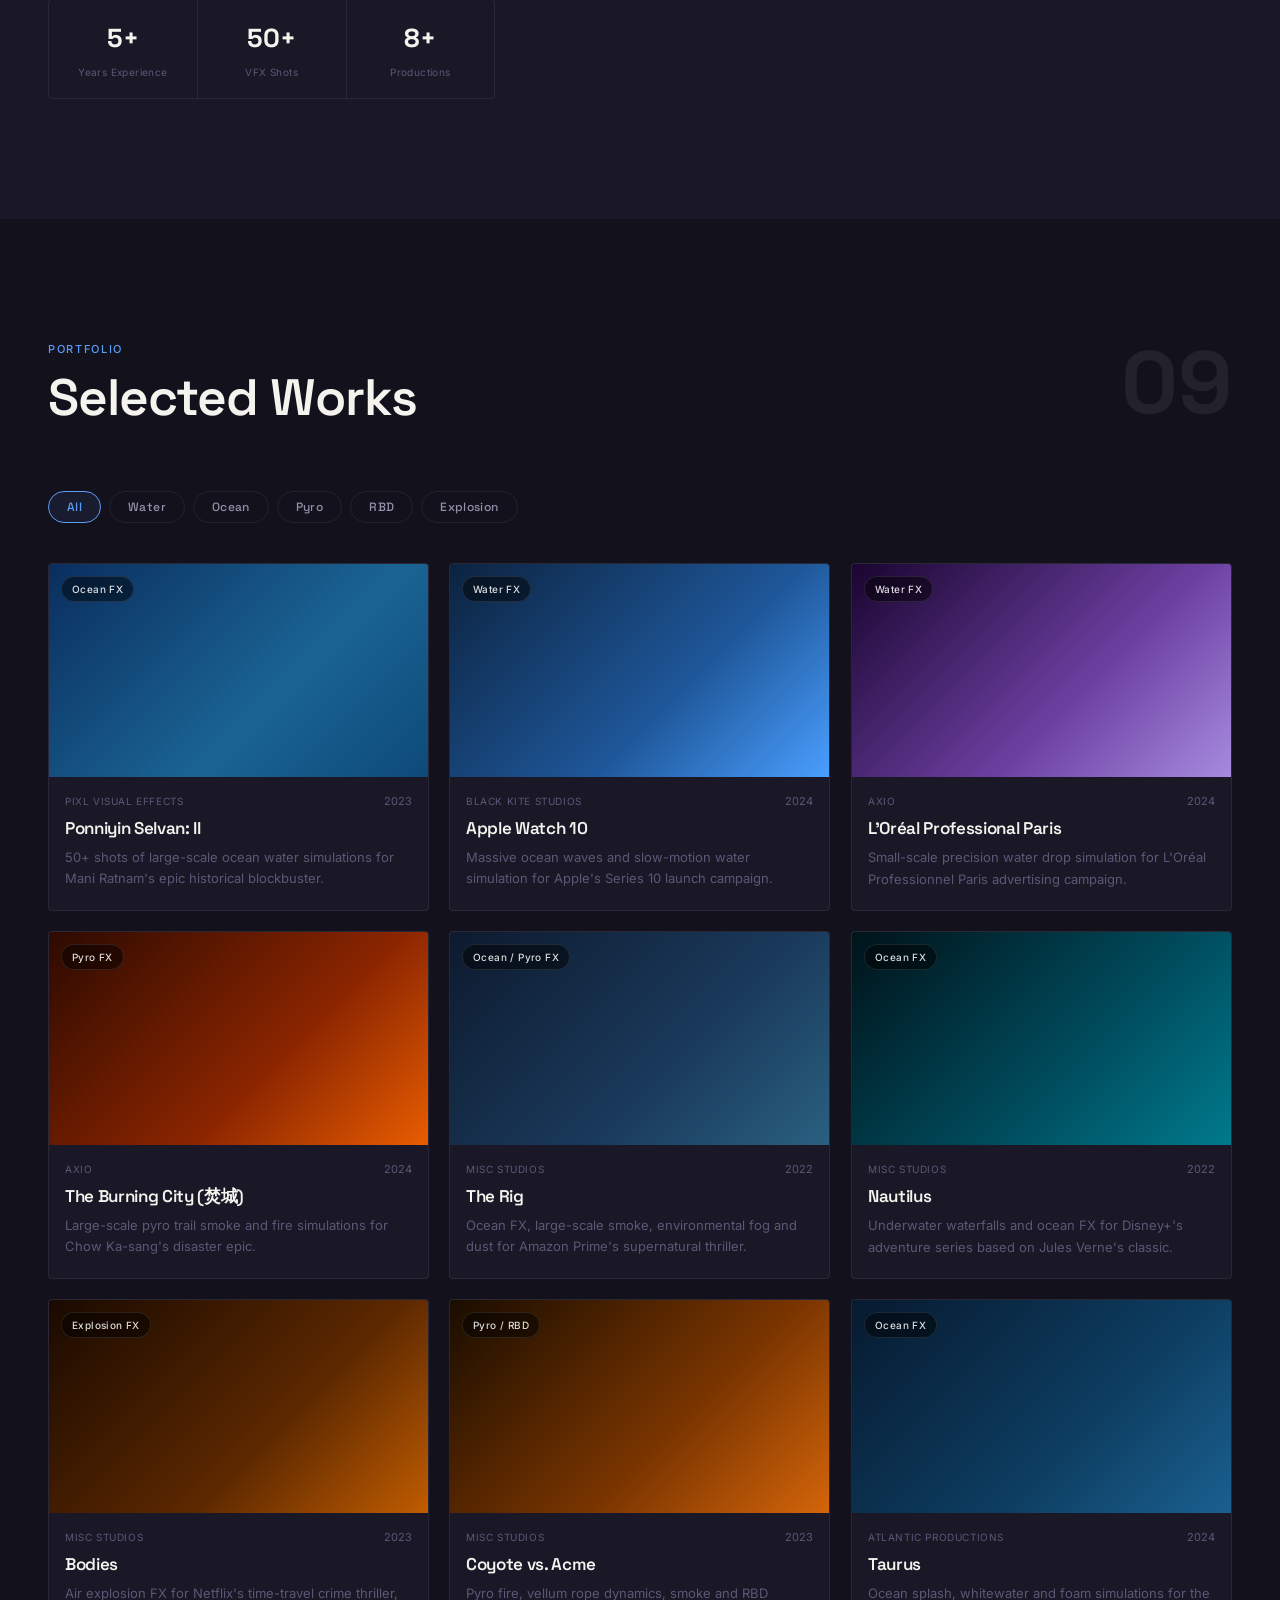
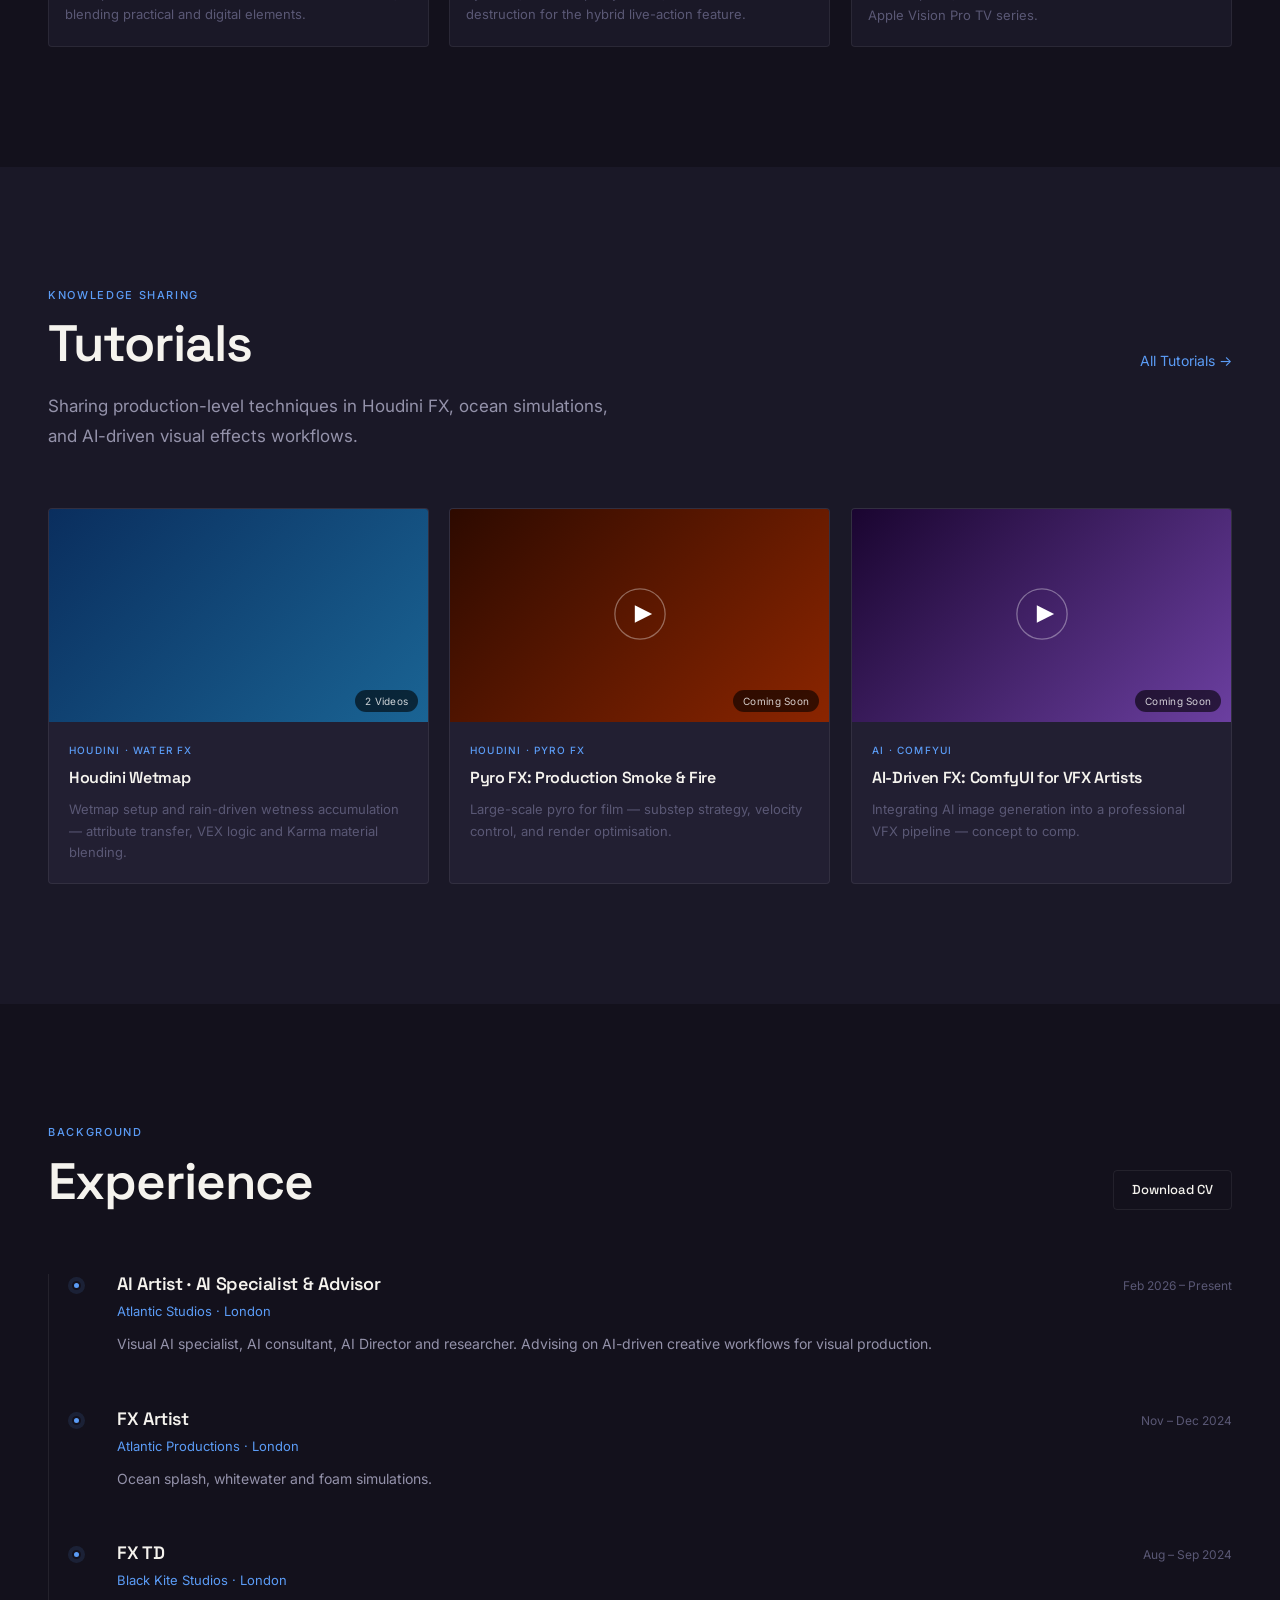
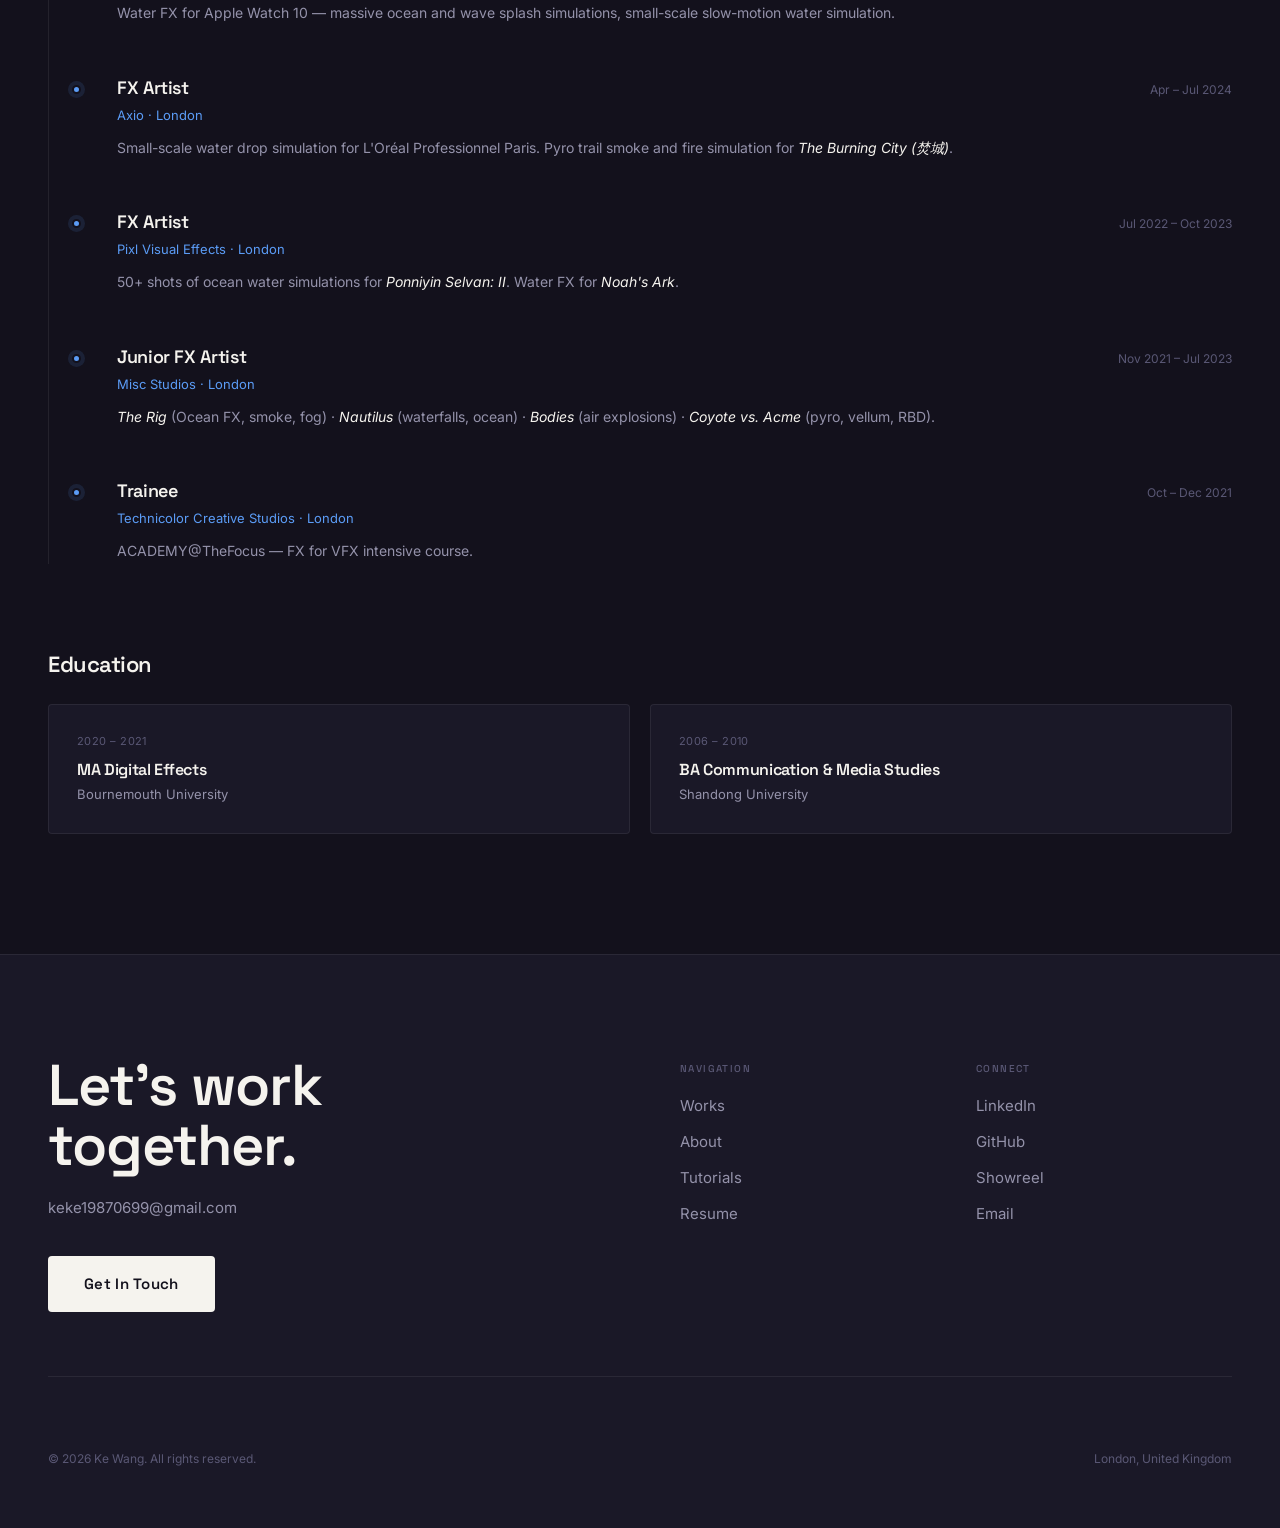
==== commit 8cb7fba1: "Refresh portrait cache in profile and social previews" ====
--- a/index.html
+++ b/index.html
@@ -11,13 +11,13 @@
     <meta property="og:url"         content="https://kewangfx.github.io/kewang_portfolio/">
     <meta property="og:title"       content="Ke Wang — FX Artist">
     <meta property="og:description" content="FX Artist specialising in Water, Pyro, RBD and AI Visual Effects. Based in London.">
-    <meta property="og:image"       content="https://kewangfx.github.io/kewang_portfolio/assets/profile.jpg">
+    <meta property="og:image"       content="https://kewangfx.github.io/kewang_portfolio/assets/profile.jpg?v=20261109">
 
     <!-- Twitter Card -->
     <meta name="twitter:card"        content="summary_large_image">
     <meta name="twitter:title"       content="Ke Wang — FX Artist">
     <meta name="twitter:description" content="FX Artist specialising in Water, Pyro, RBD and AI Visual Effects. Based in London.">
-    <meta name="twitter:image"       content="https://kewangfx.github.io/kewang_portfolio/assets/profile.jpg">
+    <meta name="twitter:image"       content="https://kewangfx.github.io/kewang_portfolio/assets/profile.jpg?v=20261109">
 
     <link rel="canonical" href="https://kewangfx.github.io/kewang_portfolio/">
     <link rel="stylesheet" href="style.css">
@@ -113,7 +113,7 @@
             <div class="about-grid">
                 <div class="about-image-col reveal-left">
                     <div class="about-image-wrap">
-                        <img src="assets/profile.jpg" alt="Ke Wang — FX Artist" loading="lazy">
+                        <img src="assets/profile.jpg?v=20261109" alt="Ke Wang — FX Artist" loading="lazy">
                     </div>
                     <div class="about-stats">
                         <div class="stat-item">
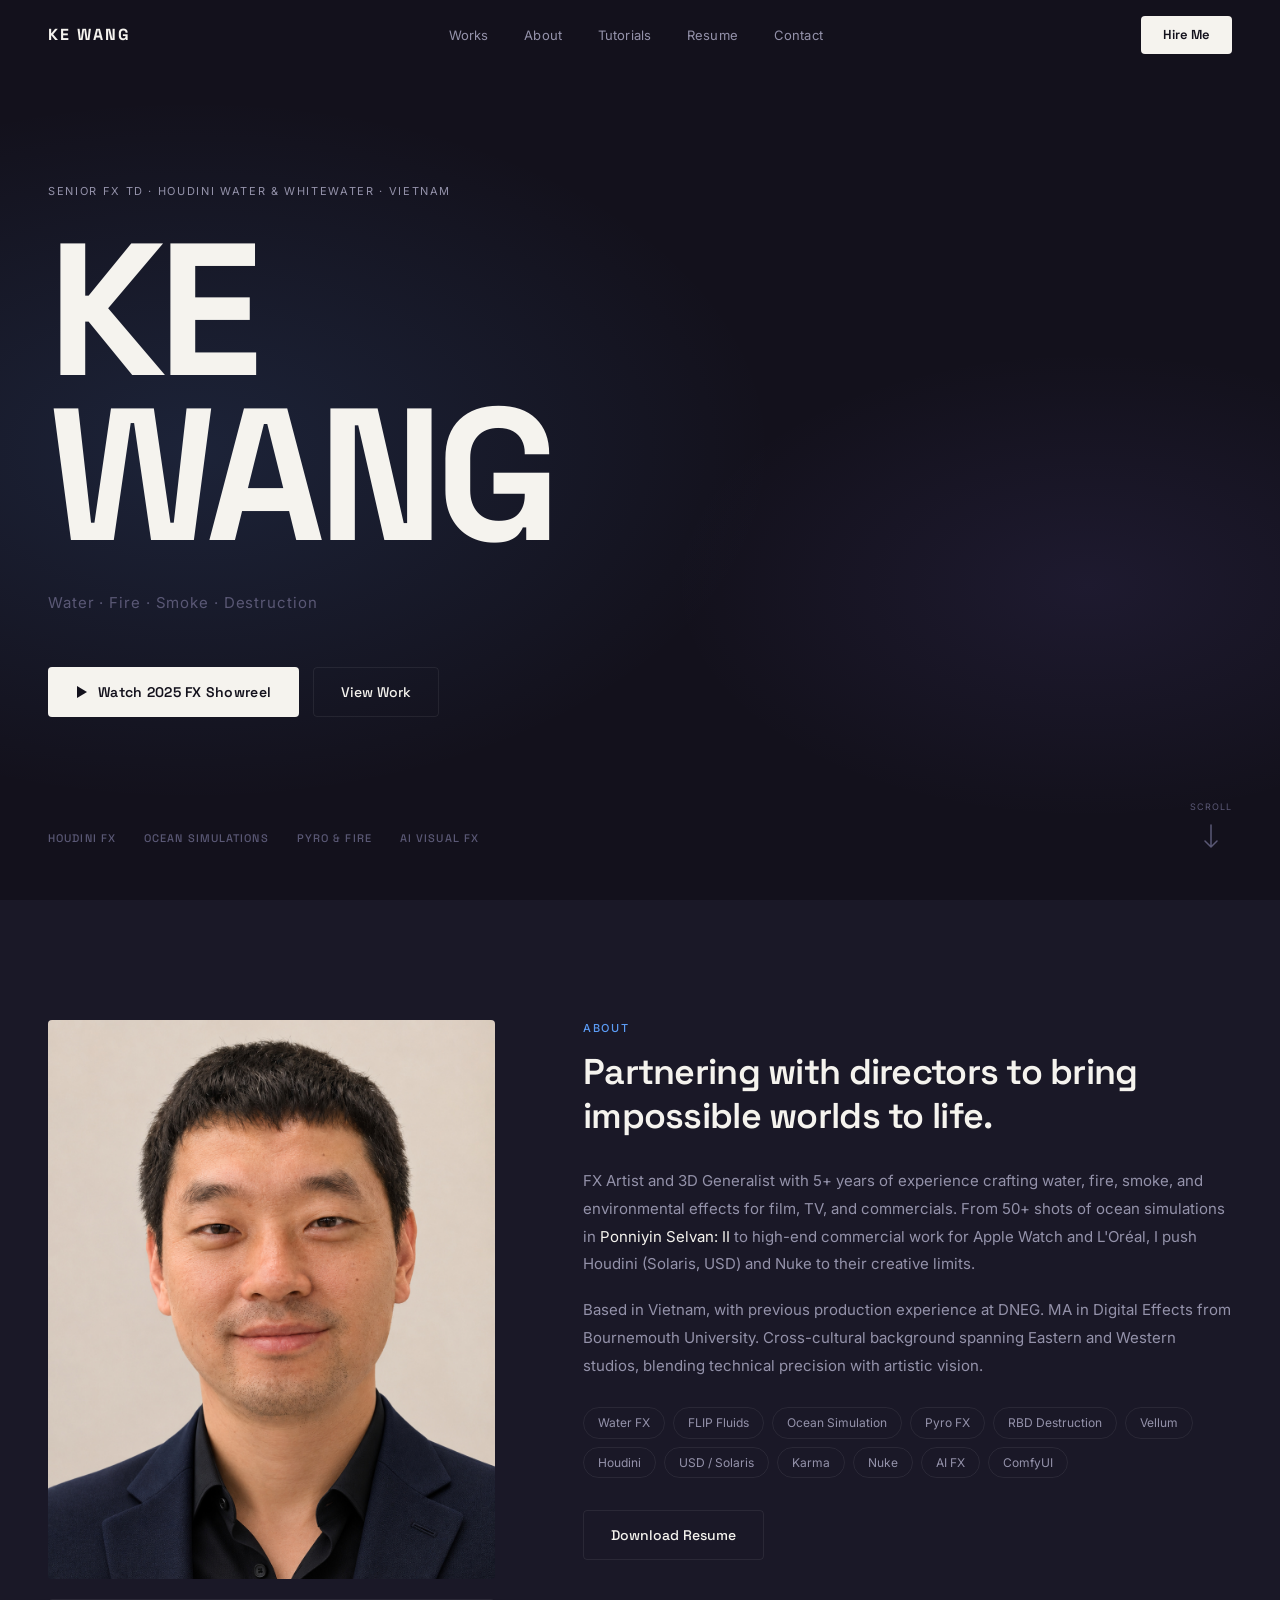
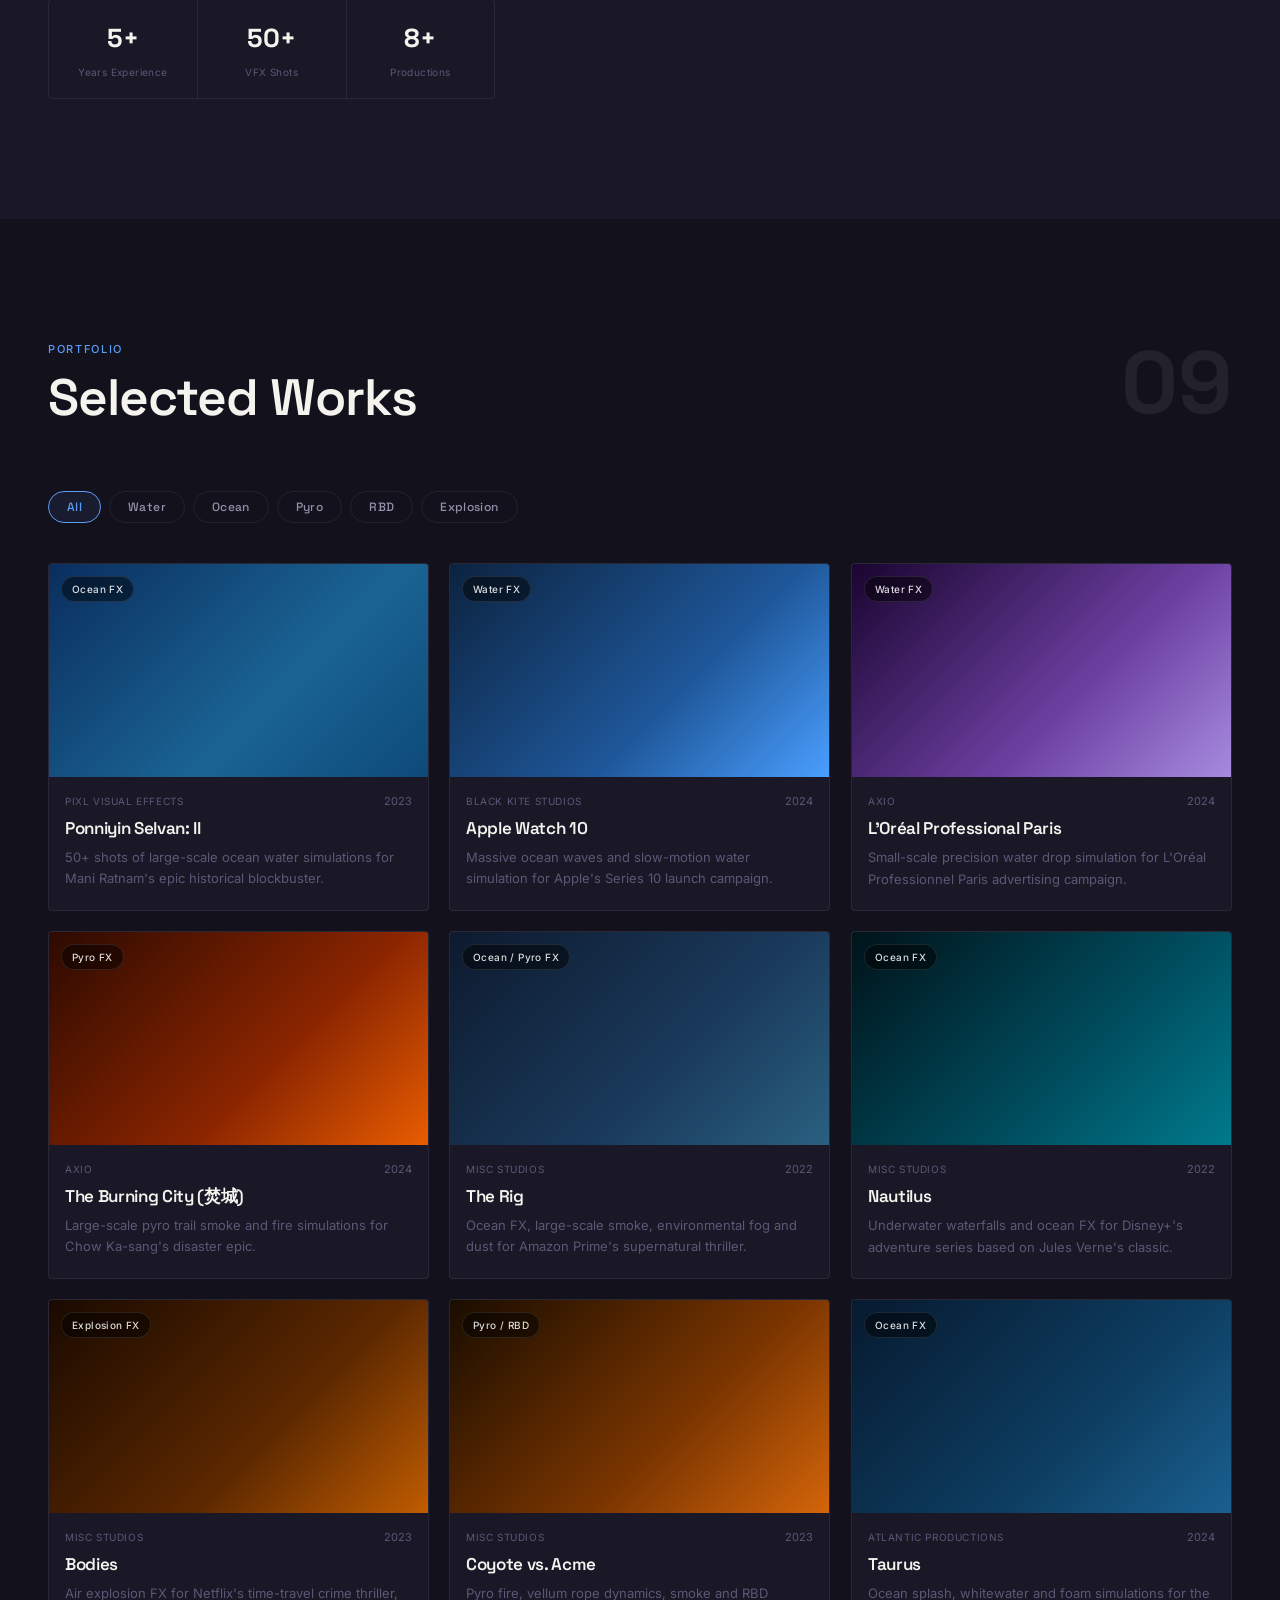
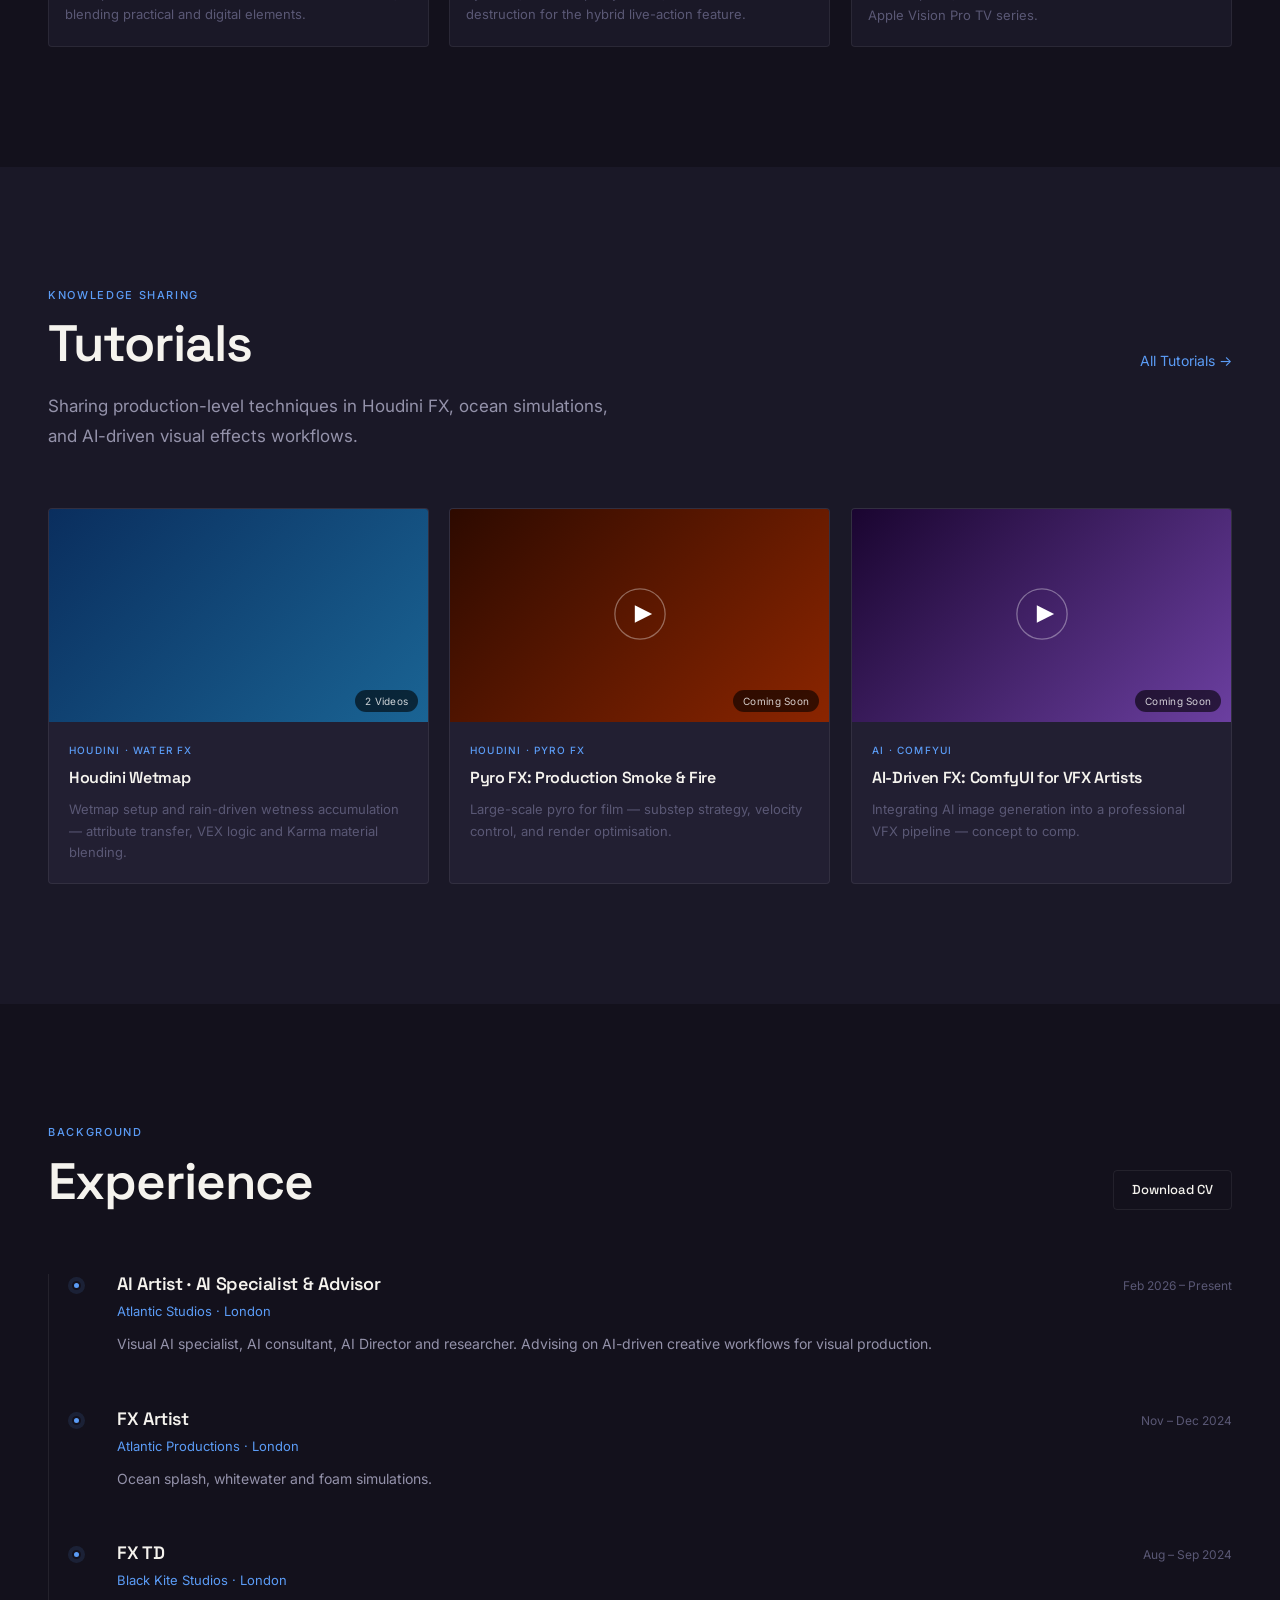
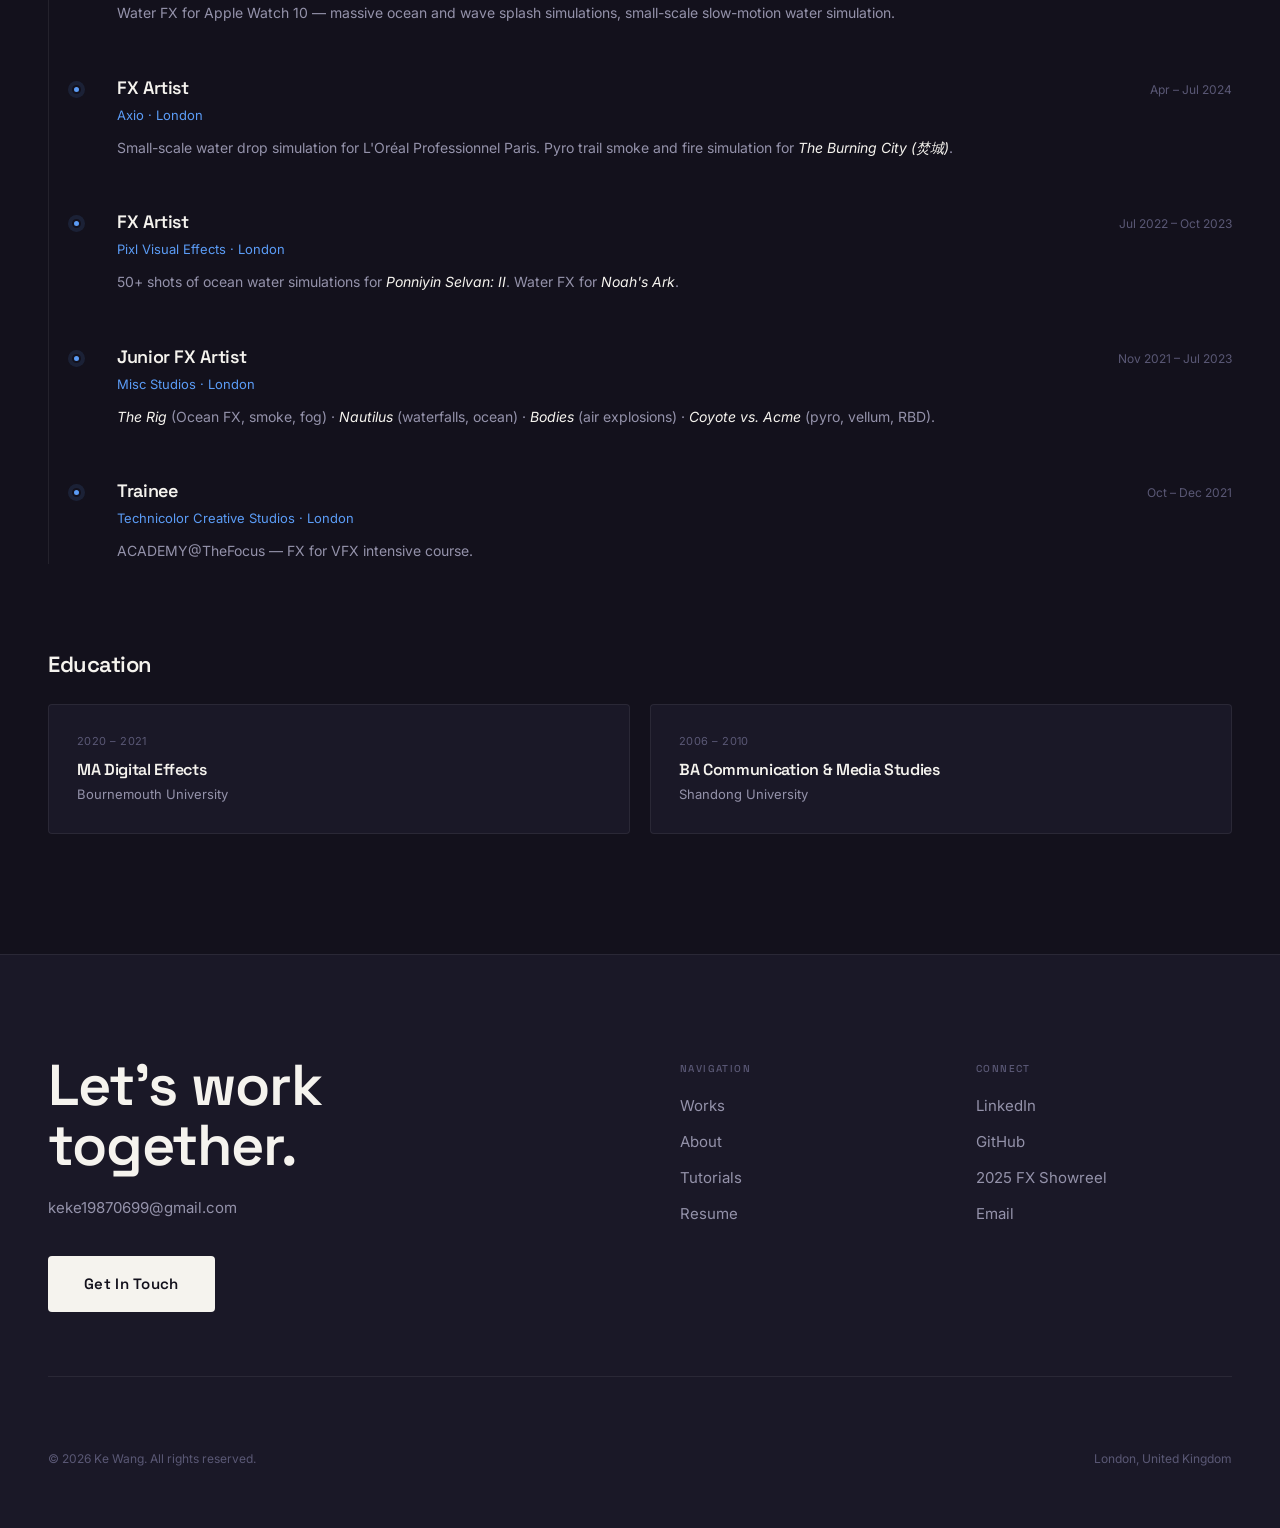
==== commit 17a640e4: "Update portfolio location and label the 2025 reel" ====
--- a/index.html
+++ b/index.html
@@ -3,20 +3,20 @@
 <head>
     <meta charset="UTF-8">
     <meta name="viewport" content="width=device-width, initial-scale=1.0">
-    <meta name="description" content="Ke Wang — FX Artist specialising in Water, Pyro, RBD and AI Visual Effects. Based in London.">
+    <meta name="description" content="Ke Wang — FX Artist specialising in Water, Pyro, RBD and AI Visual Effects. Based in Vietnam.">
     <title>Ke Wang — FX Artist</title>
 
     <!-- Open Graph -->
     <meta property="og:type"        content="website">
     <meta property="og:url"         content="https://kewangfx.github.io/kewang_portfolio/">
     <meta property="og:title"       content="Ke Wang — FX Artist">
-    <meta property="og:description" content="FX Artist specialising in Water, Pyro, RBD and AI Visual Effects. Based in London.">
+    <meta property="og:description" content="FX Artist specialising in Water, Pyro, RBD and AI Visual Effects. Based in Vietnam.">
     <meta property="og:image"       content="https://kewangfx.github.io/kewang_portfolio/assets/profile.jpg?v=20261109">
 
     <!-- Twitter Card -->
     <meta name="twitter:card"        content="summary_large_image">
     <meta name="twitter:title"       content="Ke Wang — FX Artist">
-    <meta name="twitter:description" content="FX Artist specialising in Water, Pyro, RBD and AI Visual Effects. Based in London.">
+    <meta name="twitter:description" content="FX Artist specialising in Water, Pyro, RBD and AI Visual Effects. Based in Vietnam.">
     <meta name="twitter:image"       content="https://kewangfx.github.io/kewang_portfolio/assets/profile.jpg?v=20261109">
 
     <link rel="canonical" href="https://kewangfx.github.io/kewang_portfolio/">
@@ -58,7 +58,7 @@
     <section id="hero">
         <div class="hero-bg-gradient"></div>
         <div class="hero-content">
-            <p class="hero-eyebrow reveal">FX Artist · AI Specialist · London, UK</p>
+            <p class="hero-eyebrow reveal">Senior FX TD · Houdini water &amp; whitewater · Vietnam</p>
             <h1 class="hero-title reveal">KE<br>WANG</h1>
             <p class="hero-subtitle reveal">Water · Fire · Smoke · Destruction</p>
             <div class="hero-actions reveal">
@@ -66,7 +66,7 @@
                     <svg width="12" height="14" viewBox="0 0 12 14" fill="none">
                         <path d="M1 1L11 7L1 13V1Z" fill="currentColor"/>
                     </svg>
-                    Watch Showreel
+                    Watch 2025 FX Showreel
                 </button>
                 <a href="#works" class="btn-outline">View Work</a>
             </div>
@@ -95,7 +95,7 @@
                 </svg>
             </button>
             <div class="modal-video">
-                <iframe id="showreelIframe"
+                <iframe id="showreelIframe" title="2025 FX Showreel"
                     src=""
                     data-src=""
                     frameborder="0"
@@ -134,7 +134,7 @@
                     <p class="section-eyebrow">About</p>
                     <h2>Partnering with directors to bring impossible worlds to life.</h2>
                     <p class="about-body">FX Artist and 3D Generalist with 5+ years of experience crafting water, fire, smoke, and environmental effects for film, TV, and commercials. From 50+ shots of ocean simulations in <em>Ponniyin Selvan: II</em> to high-end commercial work for Apple Watch and L'Oréal, I push Houdini (Solaris, USD) and Nuke to their creative limits.</p>
-                    <p class="about-body">MA in Digital Effects from Bournemouth University. Cross-cultural background spanning Eastern and Western studios, blending technical precision with artistic vision.</p>
+                    <p class="about-body">Based in Vietnam, with previous production experience at DNEG. MA in Digital Effects from Bournemouth University. Cross-cultural background spanning Eastern and Western studios, blending technical precision with artistic vision.</p>
                     <div class="skills-grid">
                         <span class="skill-tag">Water FX</span>
                         <span class="skill-tag">FLIP Fluids</span>
@@ -230,7 +230,7 @@
                         <h4>Connect</h4>
                         <a id="footerLinkedIn" href="#" target="_blank" rel="noopener noreferrer">LinkedIn</a>
                         <a id="footerGitHub"   href="#" target="_blank" rel="noopener noreferrer">GitHub</a>
-                        <a id="footerShowreel" href="#" target="_blank" rel="noopener noreferrer">Showreel</a>
+                        <a id="footerShowreel" href="#" target="_blank" rel="noopener noreferrer">2025 FX Showreel</a>
                         <a id="footerEmailLink" href="#">Email</a>
                     </div>
                 </div>
